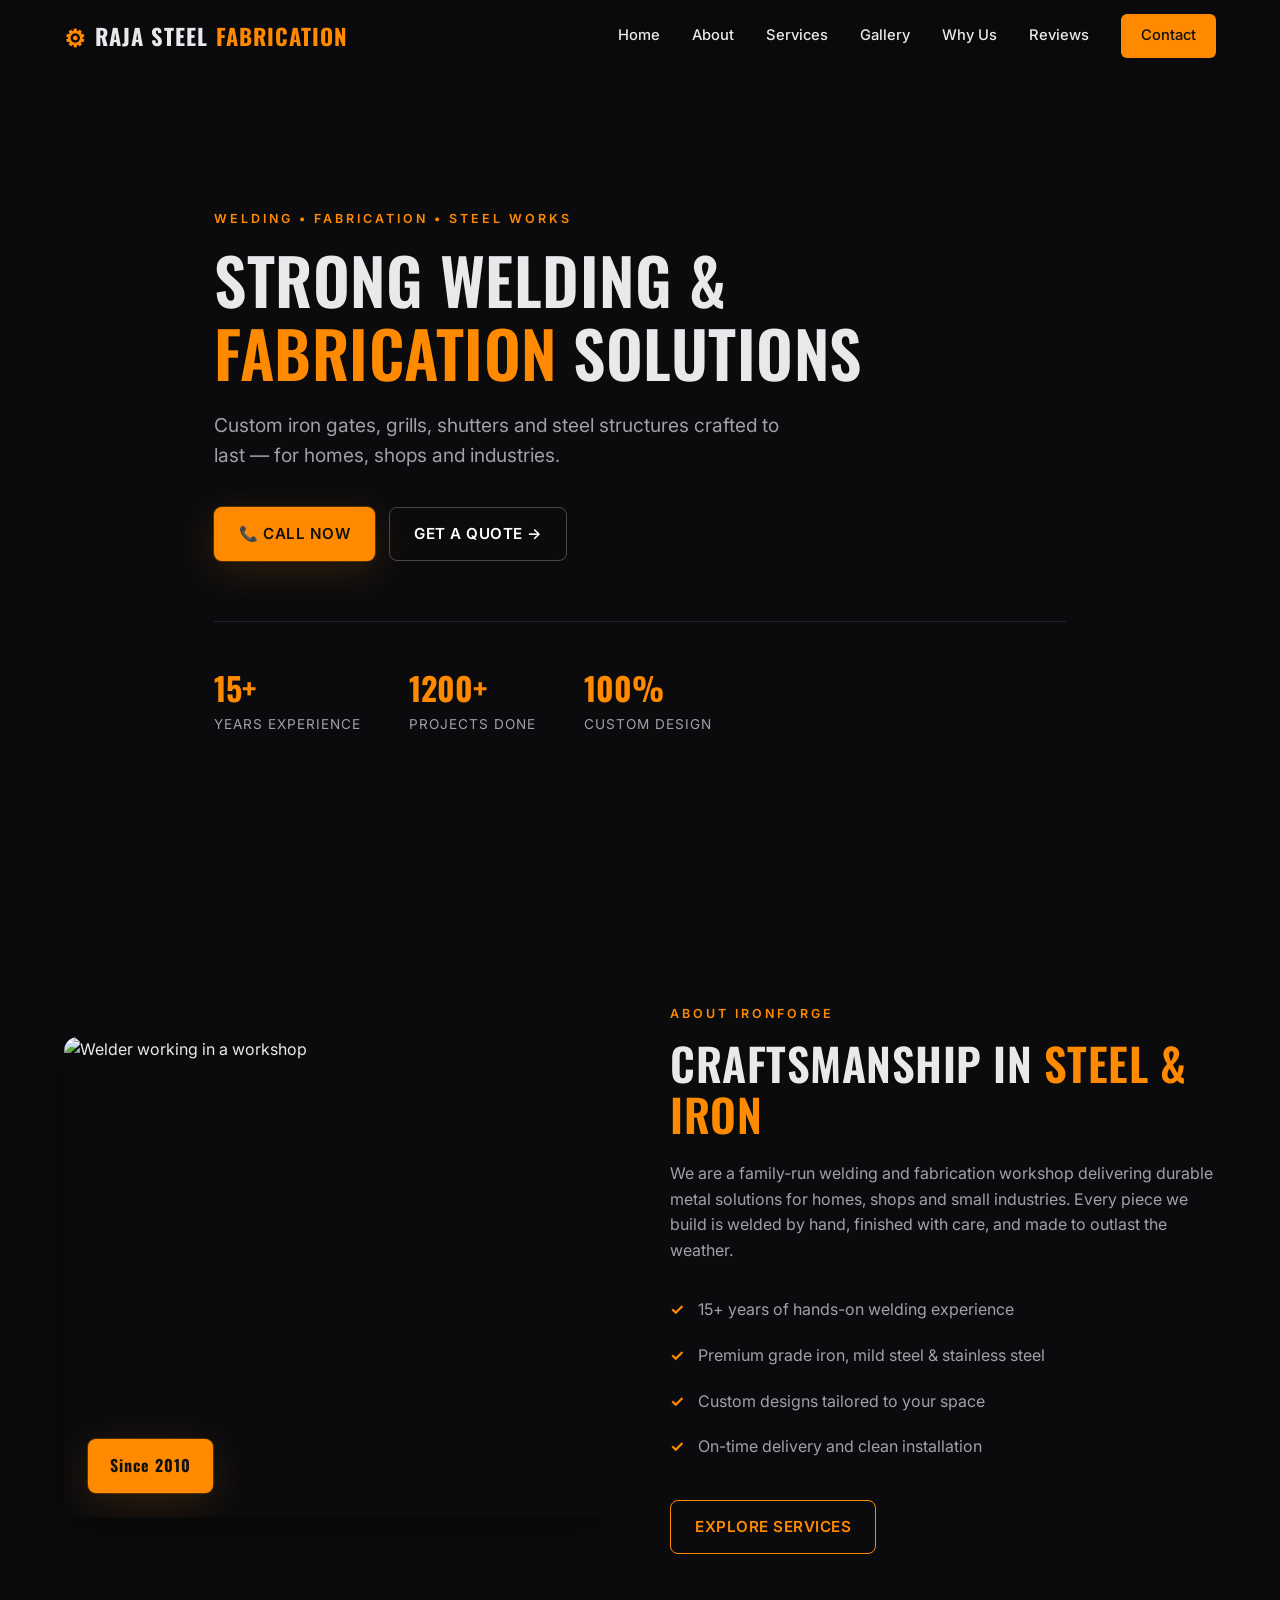
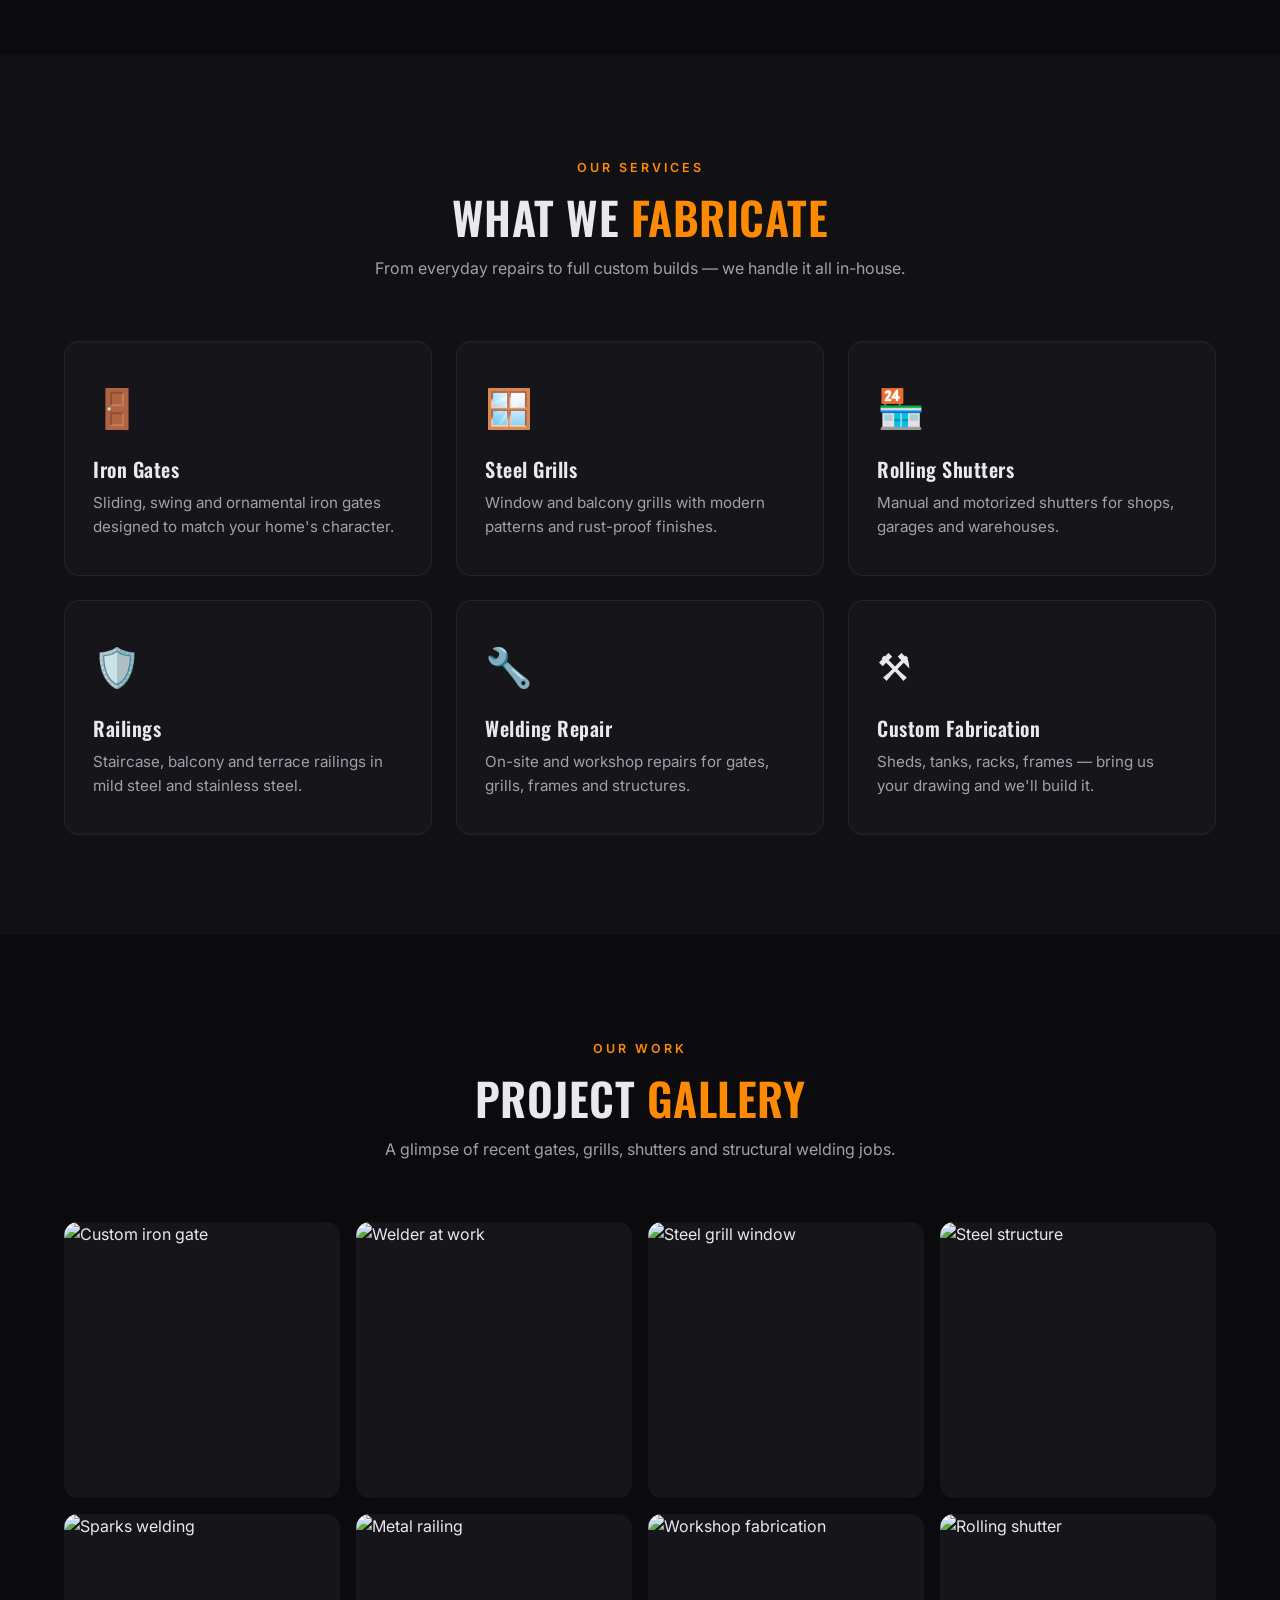
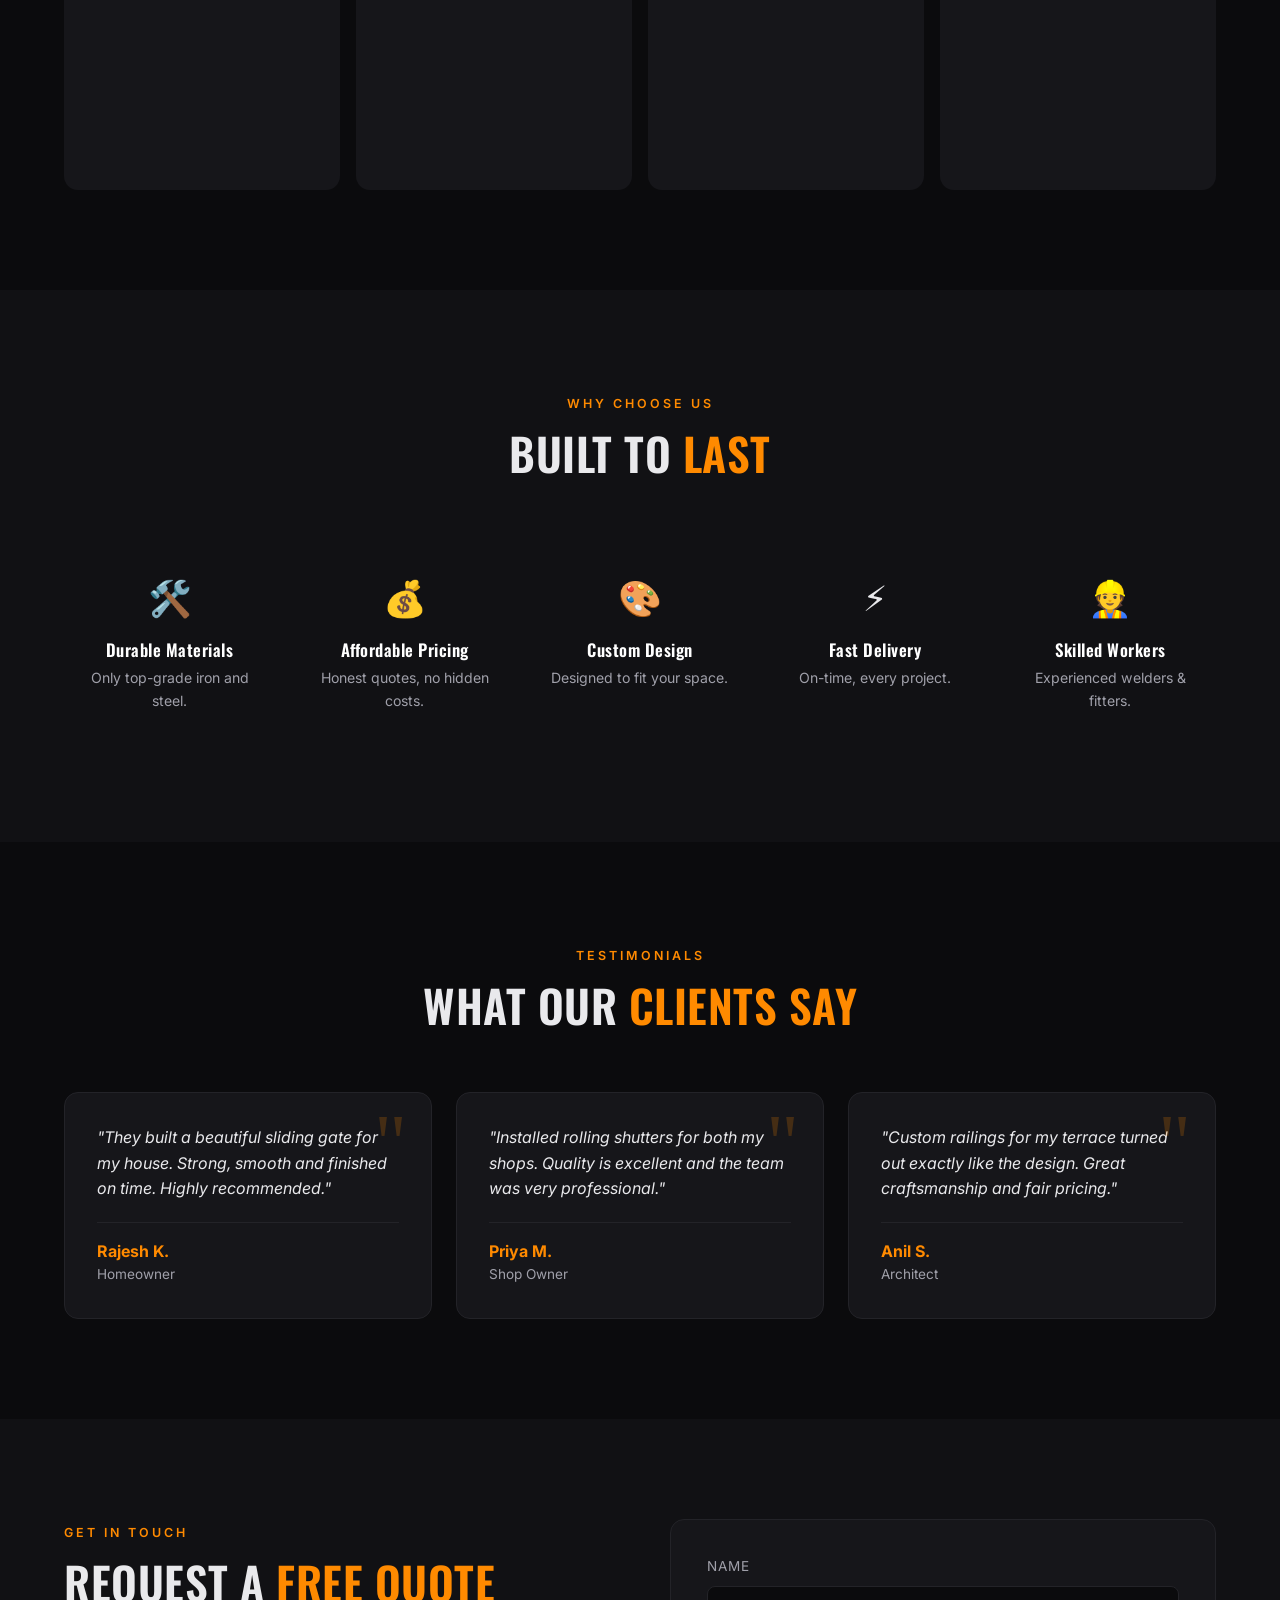
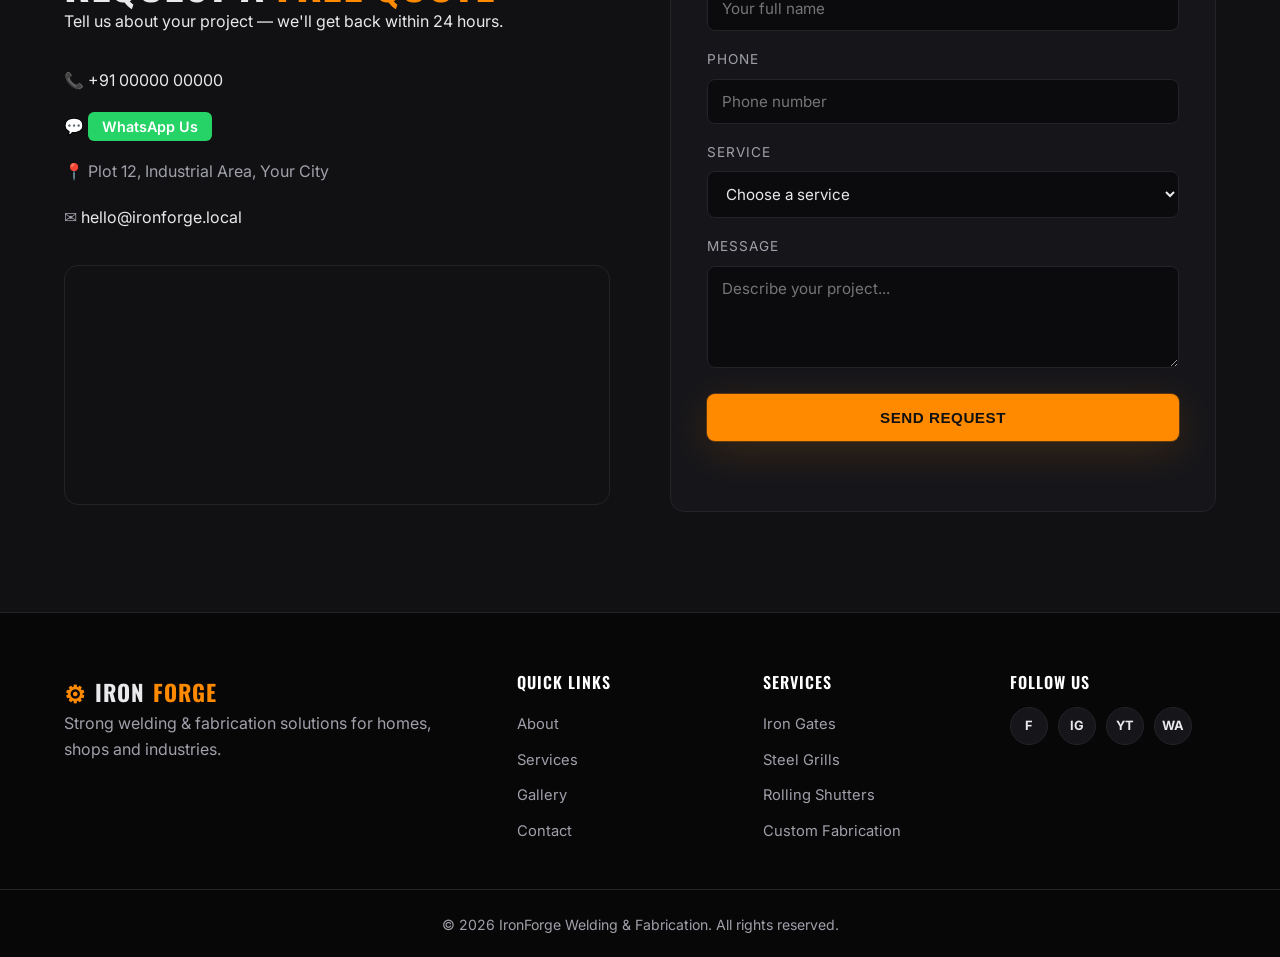
==== index.html @ b5ad76bd "Initial website commit" ====
<!DOCTYPE html>
<html lang="en">
<head>
  <meta charset="UTF-8" />
  <meta name="viewport" content="width=device-width, initial-scale=1.0" />
  <meta name="description" content="IronForge — Custom iron gates, grills, shutters, railings and welding fabrication for homes and shops. Strong, durable, affordable." />
  <title>Raja Steel Fabrication — Strong Welding & Fabrication Solutions</title>
  <link rel="preconnect" href="https://fonts.googleapis.com" />
  <link rel="preconnect" href="https://fonts.gstatic.com" crossorigin />
  <link href="https://fonts.googleapis.com/css2?family=Inter:wght@400;500;600;700&family=Oswald:wght@500;600;700&display=swap" rel="stylesheet" />
  <link rel="stylesheet" href="style.css" />
</head>
<body>
  <!-- ============ NAVBAR ============ -->
  <header class="navbar" id="navbar">
    <div class="container nav-inner">
      <a href="#home" class="logo">
        <span class="logo-mark">⚙</span>
        Raja Steel<span class="accent">Fabrication</span>
      </a>
      <nav class="nav-links" id="navLinks">
        <a href="#home">Home</a>
        <a href="#about">About</a>
        <a href="#services">Services</a>
        <a href="#gallery">Gallery</a>
        <a href="#why">Why Us</a>
        <a href="#testimonials">Reviews</a>
        <a href="#contact" class="nav-cta">Contact</a>
      </nav>
      <button class="hamburger" id="hamburger" aria-label="Open menu">
        <span></span><span></span><span></span>
      </button>
    </div>
  </header>

  <!-- ============ HERO ============ -->
  <section class="hero" id="home">
    <div class="hero-bg"></div>
    <div class="hero-overlay"></div>
    <div class="container hero-content reveal">
      <span class="eyebrow">Welding • Fabrication • Steel Works</span>
      <h1>Strong Welding & <span class="accent">Fabrication</span> Solutions</h1>
      <p class="lead">Custom iron gates, grills, shutters and steel structures crafted to last — for homes, shops and industries.</p>
      <div class="hero-cta">
        <a href="tel:+910000000000" class="btn btn-primary">📞 Call Now</a>
        <a href="#contact" class="btn btn-ghost">Get a Quote →</a>
      </div>
      <div class="hero-stats">
        <div><strong>15+</strong><span>Years Experience</span></div>
        <div><strong>1200+</strong><span>Projects Done</span></div>
        <div><strong>100%</strong><span>Custom Design</span></div>
      </div>
    </div>
  </section>

  <!-- ============ ABOUT ============ -->
  <section class="section" id="about">
    <div class="container about-grid">
      <div class="about-img reveal">
        <img src="https://images.unsplash.com/photo-1565963309-30c0fc3b7c52?w=900&q=80" alt="Welder working in a workshop" loading="lazy" />
        <div class="badge-float">Since 2010</div>
      </div>
      <div class="about-text reveal">
        <span class="eyebrow">About IronForge</span>
        <h2>Craftsmanship in <span class="accent">Steel & Iron</span></h2>
        <p>We are a family-run welding and fabrication workshop delivering durable metal solutions for homes, shops and small industries. Every piece we build is welded by hand, finished with care, and made to outlast the weather.</p>
        <ul class="check-list">
          <li>15+ years of hands-on welding experience</li>
          <li>Premium grade iron, mild steel & stainless steel</li>
          <li>Custom designs tailored to your space</li>
          <li>On-time delivery and clean installation</li>
        </ul>
        <a href="#services" class="btn btn-outline">Explore Services</a>
      </div>
    </div>
  </section>

  <!-- ============ SERVICES ============ -->
  <section class="section section-dark" id="services">
    <div class="container">
      <div class="section-head reveal">
        <span class="eyebrow">Our Services</span>
        <h2>What We <span class="accent">Fabricate</span></h2>
        <p>From everyday repairs to full custom builds — we handle it all in-house.</p>
      </div>
      <div class="grid grid-3">
        <article class="card reveal">
          <div class="card-icon">🚪</div>
          <h3>Iron Gates</h3>
          <p>Sliding, swing and ornamental iron gates designed to match your home's character.</p>
        </article>
        <article class="card reveal">
          <div class="card-icon">🪟</div>
          <h3>Steel Grills</h3>
          <p>Window and balcony grills with modern patterns and rust-proof finishes.</p>
        </article>
        <article class="card reveal">
          <div class="card-icon">🏪</div>
          <h3>Rolling Shutters</h3>
          <p>Manual and motorized shutters for shops, garages and warehouses.</p>
        </article>
        <article class="card reveal">
          <div class="card-icon">🛡️</div>
          <h3>Railings</h3>
          <p>Staircase, balcony and terrace railings in mild steel and stainless steel.</p>
        </article>
        <article class="card reveal">
          <div class="card-icon">🔧</div>
          <h3>Welding Repair</h3>
          <p>On-site and workshop repairs for gates, grills, frames and structures.</p>
        </article>
        <article class="card reveal">
          <div class="card-icon">⚒️</div>
          <h3>Custom Fabrication</h3>
          <p>Sheds, tanks, racks, frames — bring us your drawing and we'll build it.</p>
        </article>
      </div>
    </div>
  </section>

  <!-- ============ GALLERY ============ -->
  <section class="section" id="gallery">
    <div class="container">
      <div class="section-head reveal">
        <span class="eyebrow">Our Work</span>
        <h2>Project <span class="accent">Gallery</span></h2>
        <p>A glimpse of recent gates, grills, shutters and structural welding jobs.</p>
      </div>
      <div class="gallery">
        <div class="gallery-item reveal"><img src="https://images.unsplash.com/photo-1504917595217-d4dc5ebe6122?w=800&q=80" alt="Custom iron gate" loading="lazy"/></div>
        <div class="gallery-item reveal"><img src="https://images.unsplash.com/photo-1605152276897-4f618f831968?w=800&q=80" alt="Welder at work" loading="lazy"/></div>
        <div class="gallery-item reveal"><img src="https://images.unsplash.com/photo-1581094794329-c8112a89af12?w=800&q=80" alt="Steel grill window" loading="lazy"/></div>
        <div class="gallery-item reveal"><img src="https://images.unsplash.com/photo-1530124566582-a618bc2615dc?w=800&q=80" alt="Steel structure" loading="lazy"/></div>
        <div class="gallery-item reveal"><img src="https://images.unsplash.com/photo-1518709268805-4e9042af2176?w=800&q=80" alt="Sparks welding" loading="lazy"/></div>
        <div class="gallery-item reveal"><img src="https://images.unsplash.com/photo-1567789884554-0b844b597180?w=800&q=80" alt="Metal railing" loading="lazy"/></div>
        <div class="gallery-item reveal"><img src="https://images.unsplash.com/photo-1530906309909-2657f31a32a0?w=800&q=80" alt="Workshop fabrication" loading="lazy"/></div>
        <div class="gallery-item reveal"><img src="https://images.unsplash.com/photo-1574170609631-1d11936d1ade?w=800&q=80" alt="Rolling shutter" loading="lazy"/></div>
      </div>
    </div>
  </section>

  <!-- ============ WHY CHOOSE US ============ -->
  <section class="section section-dark" id="why">
    <div class="container">
      <div class="section-head reveal">
        <span class="eyebrow">Why Choose Us</span>
        <h2>Built to <span class="accent">Last</span></h2>
      </div>
      <div class="grid grid-5">
        <div class="feature reveal"><div class="feature-icon">🛠️</div><h4>Durable Materials</h4><p>Only top-grade iron and steel.</p></div>
        <div class="feature reveal"><div class="feature-icon">💰</div><h4>Affordable Pricing</h4><p>Honest quotes, no hidden costs.</p></div>
        <div class="feature reveal"><div class="feature-icon">🎨</div><h4>Custom Design</h4><p>Designed to fit your space.</p></div>
        <div class="feature reveal"><div class="feature-icon">⚡</div><h4>Fast Delivery</h4><p>On-time, every project.</p></div>
        <div class="feature reveal"><div class="feature-icon">👷</div><h4>Skilled Workers</h4><p>Experienced welders & fitters.</p></div>
      </div>
    </div>
  </section>

  <!-- ============ TESTIMONIALS ============ -->
  <section class="section" id="testimonials">
    <div class="container">
      <div class="section-head reveal">
        <span class="eyebrow">Testimonials</span>
        <h2>What Our <span class="accent">Clients Say</span></h2>
      </div>
      <div class="grid grid-3">
        <div class="testimonial reveal">
          <p>"They built a beautiful sliding gate for my house. Strong, smooth and finished on time. Highly recommended."</p>
          <div class="t-meta"><strong>Rajesh K.</strong><span>Homeowner</span></div>
        </div>
        <div class="testimonial reveal">
          <p>"Installed rolling shutters for both my shops. Quality is excellent and the team was very professional."</p>
          <div class="t-meta"><strong>Priya M.</strong><span>Shop Owner</span></div>
        </div>
        <div class="testimonial reveal">
          <p>"Custom railings for my terrace turned out exactly like the design. Great craftsmanship and fair pricing."</p>
          <div class="t-meta"><strong>Anil S.</strong><span>Architect</span></div>
        </div>
      </div>
    </div>
  </section>

  <!-- ============ CONTACT ============ -->
  <section class="section section-dark" id="contact">
    <div class="container contact-grid">
      <div class="reveal">
        <span class="eyebrow">Get In Touch</span>
        <h2>Request a <span class="accent">Free Quote</span></h2>
        <p>Tell us about your project — we'll get back within 24 hours.</p>
        <ul class="contact-info">
          <li>📞 <a href="tel:+910000000000">+91 00000 00000</a></li>
          <li>💬 <a href="https://wa.me/910000000000" target="_blank" rel="noopener" class="wa-btn">WhatsApp Us</a></li>
          <li>📍 Plot 12, Industrial Area, Your City</li>
          <li>✉️ <a href="mailto:hello@ironforge.local">hello@ironforge.local</a></li>
        </ul>
        <div class="map">
          <iframe title="Map" src="https://www.google.com/maps?q=industrial+area&output=embed" loading="lazy" referrerpolicy="no-referrer-when-downgrade"></iframe>
        </div>
      </div>
      <form class="contact-form reveal" id="contactForm" novalidate>
        <div class="field"><label>Name</label><input type="text" name="name" required placeholder="Your full name" /></div>
        <div class="field"><label>Phone</label><input type="tel" name="phone" required placeholder="Phone number" /></div>
        <div class="field"><label>Service</label>
          <select name="service" required>
            <option value="">Choose a service</option>
            <option>Iron Gates</option><option>Steel Grills</option><option>Rolling Shutters</option>
            <option>Railings</option><option>Welding Repair</option><option>Custom Fabrication</option>
          </select>
        </div>
        <div class="field"><label>Message</label><textarea name="message" rows="4" placeholder="Describe your project..."></textarea></div>
        <button type="submit" class="btn btn-primary btn-block">Send Request</button>
        <p class="form-note" id="formNote"></p>
      </form>
    </div>
  </section>

  <!-- ============ FOOTER ============ -->
  <footer class="footer">
    <div class="container footer-grid">
      <div>
        <a href="#home" class="logo"><span class="logo-mark">⚙</span> Iron<span class="accent">Forge</span></a>
        <p class="muted">Strong welding & fabrication solutions for homes, shops and industries.</p>
      </div>
      <div>
        <h5>Quick Links</h5>
        <ul class="foot-links">
          <li><a href="#about">About</a></li>
          <li><a href="#services">Services</a></li>
          <li><a href="#gallery">Gallery</a></li>
          <li><a href="#contact">Contact</a></li>
        </ul>
      </div>
      <div>
        <h5>Services</h5>
        <ul class="foot-links">
          <li>Iron Gates</li><li>Steel Grills</li><li>Rolling Shutters</li><li>Custom Fabrication</li>
        </ul>
      </div>
      <div>
        <h5>Follow Us</h5>
        <div class="socials">
          <a href="#" aria-label="Facebook">f</a>
          <a href="#" aria-label="Instagram">ig</a>
          <a href="#" aria-label="YouTube">yt</a>
          <a href="#" aria-label="WhatsApp">wa</a>
        </div>
      </div>
    </div>
    <div class="copyright">© <span id="year"></span> IronForge Welding & Fabrication. All rights reserved.</div>
  </footer>

  <!-- Back to top -->
  <button id="toTop" class="to-top" aria-label="Back to top">↑</button>

  <!-- Lightbox -->
  <div class="lightbox" id="lightbox" aria-hidden="true">
    <button class="lb-close" id="lbClose" aria-label="Close">×</button>
    <button class="lb-nav lb-prev" id="lbPrev" aria-label="Previous">‹</button>
    <img id="lbImg" alt="" />
    <button class="lb-nav lb-next" id="lbNext" aria-label="Next">›</button>
  </div>

  <script src="script.js"></script>
</body>
</html>
---- style.css ----
/* ============ RESET & TOKENS ============ */
*,*::before,*::after{box-sizing:border-box;margin:0;padding:0}
:root{
  --bg:#0b0b0d;
  --bg-2:#111114;
  --surface:#16161a;
  --line:#232328;
  --text:#e9e9ec;
  --muted:#a0a0aa;
  --white:#ffffff;
  --accent:#ff8a00;
  --accent-2:#ffc107;
  --shadow:0 10px 30px rgba(0,0,0,.35);
  --glow:0 0 0 1px rgba(255,138,0,.25), 0 10px 40px rgba(255,138,0,.15);
  --radius:14px;
  --container:1200px;
  --ease:cubic-bezier(.22,.61,.36,1);
}
html{scroll-behavior:smooth}
body{
  font-family:'Inter',system-ui,sans-serif;
  background:var(--bg);
  color:var(--text);
  line-height:1.6;
  -webkit-font-smoothing:antialiased;
  overflow-x:hidden;
}
img{max-width:100%;display:block}
a{color:inherit;text-decoration:none;transition:color .2s var(--ease)}
ul{list-style:none}
.container{max-width:var(--container);margin:0 auto;padding:0 24px}
.accent{color:var(--accent)}
.muted{color:var(--muted)}

h1,h2,h3,h4,h5{font-family:'Oswald',sans-serif;font-weight:600;line-height:1.15;letter-spacing:.5px}
h1{font-size:clamp(2.2rem,5vw,4rem);text-transform:uppercase}
h2{font-size:clamp(1.8rem,3.5vw,2.8rem);text-transform:uppercase}
h3{font-size:1.25rem}
h4{font-size:1.05rem}
.eyebrow{display:inline-block;font-size:.78rem;letter-spacing:3px;text-transform:uppercase;color:var(--accent);margin-bottom:14px;font-weight:600}

/* ============ BUTTONS ============ */
.btn{
  display:inline-flex;align-items:center;justify-content:center;gap:8px;
  padding:14px 24px;border-radius:8px;font-weight:600;font-size:.95rem;
  cursor:pointer;border:1px solid transparent;transition:all .25s var(--ease);
  text-transform:uppercase;letter-spacing:.5px;
}
.btn-primary{background:var(--accent);color:#111;box-shadow:var(--glow)}
.btn-primary:hover{background:var(--accent-2);transform:translateY(-2px)}
.btn-ghost{background:transparent;color:var(--white);border-color:rgba(255,255,255,.25)}
.btn-ghost:hover{border-color:var(--accent);color:var(--accent)}
.btn-outline{background:transparent;color:var(--accent);border-color:var(--accent)}
.btn-outline:hover{background:var(--accent);color:#111}
.btn-block{width:100%}

/* ============ NAVBAR ============ */
.navbar{
  position:fixed;top:0;left:0;right:0;z-index:50;
  background:rgba(11,11,13,.75);backdrop-filter:blur(12px);
  border-bottom:1px solid transparent;transition:all .3s var(--ease);
}
.navbar.scrolled{background:rgba(11,11,13,.95);border-bottom-color:var(--line);box-shadow:0 4px 20px rgba(0,0,0,.3)}
.nav-inner{display:flex;align-items:center;justify-content:space-between;height:72px}
.logo{font-family:'Oswald',sans-serif;font-size:1.4rem;font-weight:700;text-transform:uppercase;letter-spacing:1px;display:flex;align-items:center;gap:8px}
.logo-mark{color:var(--accent);font-size:1.5rem;animation:spin 10s linear infinite}
@keyframes spin{to{transform:rotate(360deg)}}
.nav-links{display:flex;align-items:center;gap:32px}
.nav-links a{font-size:.92rem;font-weight:500;color:var(--text);position:relative}
.nav-links a:not(.nav-cta):hover{color:var(--accent)}
.nav-links a:not(.nav-cta)::after{content:'';position:absolute;left:0;bottom:-6px;width:0;height:2px;background:var(--accent);transition:width .25s var(--ease)}
.nav-links a:not(.nav-cta):hover::after{width:100%}
.nav-cta{background:var(--accent);color:#111 !important;padding:10px 20px;border-radius:6px}
.nav-cta:hover{background:var(--accent-2)}
.hamburger{display:none;background:none;border:none;cursor:pointer;flex-direction:column;gap:5px;padding:8px}
.hamburger span{width:26px;height:2px;background:var(--white);transition:.25s var(--ease)}
.hamburger.active span:nth-child(1){transform:translateY(7px) rotate(45deg)}
.hamburger.active span:nth-child(2){opacity:0}
.hamburger.active span:nth-child(3){transform:translateY(-7px) rotate(-45deg)}

/* ============ HERO ============ */
.hero{position:relative;min-height:100vh;display:flex;align-items:center;overflow:hidden}
.hero-bg{
  position:absolute;inset:0;
  background:url('https://images.unsplash.com/photo-1581092921461-eab62e97a780?w=1920&q=80') center/cover no-repeat;
  transform:scale(1.05);animation:zoom 20s ease-in-out infinite alternate;
}
@keyframes zoom{to{transform:scale(1.15)}}
.hero-overlay{position:absolute;inset:0;background:linear-gradient(135deg,rgba(11,11,13,.92) 0%,rgba(11,11,13,.7) 50%,rgba(11,11,13,.85) 100%)}
.hero-content{position:relative;z-index:2;padding:120px 24px 80px;max-width:900px}
.hero h1{margin-bottom:20px}
.lead{font-size:clamp(1rem,1.5vw,1.2rem);color:var(--muted);max-width:600px;margin-bottom:36px}
.hero-cta{display:flex;gap:14px;flex-wrap:wrap;margin-bottom:60px}
.hero-stats{display:flex;gap:48px;flex-wrap:wrap;padding-top:40px;border-top:1px solid var(--line)}
.hero-stats div{display:flex;flex-direction:column}
.hero-stats strong{font-family:'Oswald',sans-serif;font-size:2rem;color:var(--accent)}
.hero-stats span{font-size:.85rem;color:var(--muted);text-transform:uppercase;letter-spacing:1px}

/* ============ SECTION ============ */
.section{padding:100px 0}
.section-dark{background:var(--bg-2)}
.section-head{text-align:center;max-width:680px;margin:0 auto 60px}
.section-head p{color:var(--muted);margin-top:12px}

/* ============ ABOUT ============ */
.about-grid{display:grid;grid-template-columns:1fr 1fr;gap:60px;align-items:center}
.about-img{position:relative;border-radius:var(--radius);overflow:hidden;box-shadow:var(--shadow)}
.about-img img{width:100%;height:480px;object-fit:cover;transition:transform .6s var(--ease)}
.about-img:hover img{transform:scale(1.05)}
.badge-float{position:absolute;bottom:24px;left:24px;background:var(--accent);color:#111;padding:14px 22px;border-radius:8px;font-weight:700;font-family:'Oswald',sans-serif;letter-spacing:1px;box-shadow:var(--glow)}
.about-text p{color:var(--muted);margin:20px 0 24px}
.check-list{margin-bottom:30px}
.check-list li{padding:10px 0 10px 28px;position:relative;color:var(--muted)}
.check-list li::before{content:'✓';position:absolute;left:0;color:var(--accent);font-weight:700}

/* ============ GRIDS ============ */
.grid{display:grid;gap:24px}
.grid-3{grid-template-columns:repeat(3,1fr)}
.grid-5{grid-template-columns:repeat(5,1fr)}

/* ============ CARDS ============ */
.card{
  background:var(--surface);padding:36px 28px;border-radius:var(--radius);
  border:1px solid var(--line);transition:all .35s var(--ease);position:relative;overflow:hidden;
}
.card::before{
  content:'';position:absolute;top:0;left:0;width:100%;height:3px;
  background:var(--accent);transform:scaleX(0);transform-origin:left;transition:transform .35s var(--ease);
}
.card:hover{transform:translateY(-8px);border-color:rgba(255,138,0,.4);box-shadow:var(--glow)}
.card:hover::before{transform:scaleX(1)}
.card-icon{font-size:2.4rem;margin-bottom:18px;display:inline-block;transition:transform .3s var(--ease)}
.card:hover .card-icon{transform:scale(1.15) rotate(-5deg)}
.card h3{margin-bottom:10px}
.card p{color:var(--muted);font-size:.95rem}

/* ============ FEATURES ============ */
.feature{text-align:center;padding:30px 16px;border-radius:var(--radius);transition:all .3s var(--ease)}
.feature:hover{background:var(--surface);transform:translateY(-5px)}
.feature-icon{font-size:2.2rem;margin-bottom:14px}
.feature h4{margin-bottom:8px;color:var(--white)}
.feature p{color:var(--muted);font-size:.88rem}

/* ============ GALLERY ============ */
.gallery{display:grid;grid-template-columns:repeat(4,1fr);gap:16px}
.gallery-item{position:relative;overflow:hidden;border-radius:var(--radius);cursor:pointer;aspect-ratio:1/1;background:var(--surface)}
.gallery-item img{width:100%;height:100%;object-fit:cover;transition:transform .5s var(--ease)}
.gallery-item::after{
  content:'🔍';position:absolute;inset:0;display:flex;align-items:center;justify-content:center;
  background:rgba(255,138,0,.85);color:#111;font-size:1.8rem;opacity:0;transition:opacity .3s var(--ease);
}
.gallery-item:hover img{transform:scale(1.1)}
.gallery-item:hover::after{opacity:1}

/* ============ TESTIMONIALS ============ */
.testimonial{background:var(--surface);padding:32px;border-radius:var(--radius);border:1px solid var(--line);position:relative;transition:all .3s var(--ease)}
.testimonial::before{content:'"';position:absolute;top:10px;right:24px;font-size:5rem;color:var(--accent);opacity:.2;font-family:Georgia,serif;line-height:1}
.testimonial:hover{transform:translateY(-5px);border-color:rgba(255,138,0,.3)}
.testimonial p{color:var(--text);margin-bottom:20px;font-style:italic}
.t-meta{display:flex;flex-direction:column;border-top:1px solid var(--line);padding-top:16px}
.t-meta strong{color:var(--accent)}
.t-meta span{font-size:.85rem;color:var(--muted)}

/* ============ CONTACT ============ */
.contact-grid{display:grid;grid-template-columns:1fr 1fr;gap:60px}
.contact-info{margin:24px 0}
.contact-info li{padding:10px 0;color:var(--muted)}
.contact-info a{color:var(--text)}
.contact-info a:hover{color:var(--accent)}
.wa-btn{background:#25d366;color:#fff !important;padding:6px 14px;border-radius:6px;font-weight:600;font-size:.9rem}
.wa-btn:hover{background:#1ebe57}
.map{border-radius:var(--radius);overflow:hidden;border:1px solid var(--line);height:240px;margin-top:24px}
.map iframe{width:100%;height:100%;border:0;filter:grayscale(.4) invert(.9)}

.contact-form{background:var(--surface);padding:36px;border-radius:var(--radius);border:1px solid var(--line)}
.field{margin-bottom:18px}
.field label{display:block;font-size:.85rem;color:var(--muted);margin-bottom:8px;text-transform:uppercase;letter-spacing:1px}
.field input,.field select,.field textarea{
  width:100%;padding:12px 14px;background:var(--bg);border:1px solid var(--line);
  border-radius:8px;color:var(--text);font-family:inherit;font-size:.95rem;transition:border-color .2s;
}
.field input:focus,.field select:focus,.field textarea:focus{outline:none;border-color:var(--accent)}
.form-note{margin-top:14px;font-size:.88rem;color:var(--accent);text-align:center;min-height:20px}

/* ============ FOOTER ============ */
.footer{background:#070708;padding:60px 0 20px;border-top:1px solid var(--line)}
.footer-grid{display:grid;grid-template-columns:2fr 1fr 1fr 1fr;gap:40px;margin-bottom:40px}
.footer h5{font-family:'Oswald',sans-serif;margin-bottom:16px;color:var(--white);letter-spacing:1px;text-transform:uppercase;font-size:1rem}
.foot-links li{padding:6px 0;color:var(--muted);font-size:.92rem}
.foot-links a:hover{color:var(--accent)}
.socials{display:flex;gap:10px}
.socials a{
  width:38px;height:38px;display:grid;place-items:center;border-radius:50%;
  background:var(--surface);border:1px solid var(--line);font-size:.8rem;font-weight:700;text-transform:uppercase;transition:all .2s;
}
.socials a:hover{background:var(--accent);color:#111;transform:translateY(-3px);border-color:var(--accent)}
.copyright{text-align:center;padding-top:24px;border-top:1px solid var(--line);color:var(--muted);font-size:.88rem}

/* ============ BACK TO TOP ============ */
.to-top{
  position:fixed;bottom:24px;right:24px;width:48px;height:48px;border-radius:50%;
  background:var(--accent);color:#111;border:none;font-size:1.4rem;font-weight:700;cursor:pointer;
  opacity:0;pointer-events:none;transition:all .3s var(--ease);z-index:40;box-shadow:var(--glow);
}
.to-top.show{opacity:1;pointer-events:auto}
.to-top:hover{transform:translateY(-4px);background:var(--accent-2)}

/* ============ LIGHTBOX ============ */
.lightbox{
  position:fixed;inset:0;background:rgba(0,0,0,.95);z-index:100;
  display:none;align-items:center;justify-content:center;padding:40px;
}
.lightbox.open{display:flex;animation:fadeIn .25s ease}
@keyframes fadeIn{from{opacity:0}to{opacity:1}}
.lightbox img{max-width:90vw;max-height:85vh;border-radius:8px;box-shadow:var(--shadow)}
.lb-close,.lb-nav{
  position:absolute;background:rgba(255,255,255,.1);border:1px solid rgba(255,255,255,.2);
  color:#fff;width:48px;height:48px;border-radius:50%;cursor:pointer;font-size:1.6rem;
  display:grid;place-items:center;transition:all .2s;
}
.lb-close:hover,.lb-nav:hover{background:var(--accent);border-color:var(--accent);color:#111}
.lb-close{top:24px;right:24px}
.lb-prev{left:24px;top:50%;transform:translateY(-50%)}
.lb-next{right:24px;top:50%;transform:translateY(-50%)}

/* ============ SCROLL REVEAL ============ */
.reveal{opacity:0;transform:translateY(30px);transition:opacity .8s var(--ease),transform .8s var(--ease)}
.reveal.visible{opacity:1;transform:translateY(0)}

/* ============ RESPONSIVE ============ */
@media (max-width: 980px){
  .nav-links{
    position:fixed;top:72px;left:0;right:0;background:var(--bg-2);
    flex-direction:column;align-items:flex-start;gap:0;padding:20px 24px;
    border-bottom:1px solid var(--line);transform:translateY(-120%);transition:transform .3s var(--ease);
  }
  .nav-links.open{transform:translateY(0)}
  .nav-links a{padding:14px 0;width:100%;border-bottom:1px solid var(--line)}
  .nav-links a:last-child{border-bottom:none}
  .nav-cta{margin-top:10px;text-align:center}
  .hamburger{display:flex}
  .about-grid,.contact-grid{grid-template-columns:1fr;gap:40px}
  .about-img img{height:360px}
  .grid-3{grid-template-columns:repeat(2,1fr)}
  .grid-5{grid-template-columns:repeat(3,1fr)}
  .gallery{grid-template-columns:repeat(3,1fr)}
  .footer-grid{grid-template-columns:1fr 1fr;gap:30px}
  .hero-stats{gap:30px}
}
@media (max-width: 600px){
  .section{padding:70px 0}
  .grid-3,.grid-5{grid-template-columns:1fr}
  .gallery{grid-template-columns:repeat(2,1fr)}
  .footer-grid{grid-template-columns:1fr}
  .hero-cta{flex-direction:column;align-items:stretch}
  .btn{width:100%}
  .hero-stats{gap:24px}
  .hero-stats strong{font-size:1.5rem}
  .contact-form{padding:24px}
}
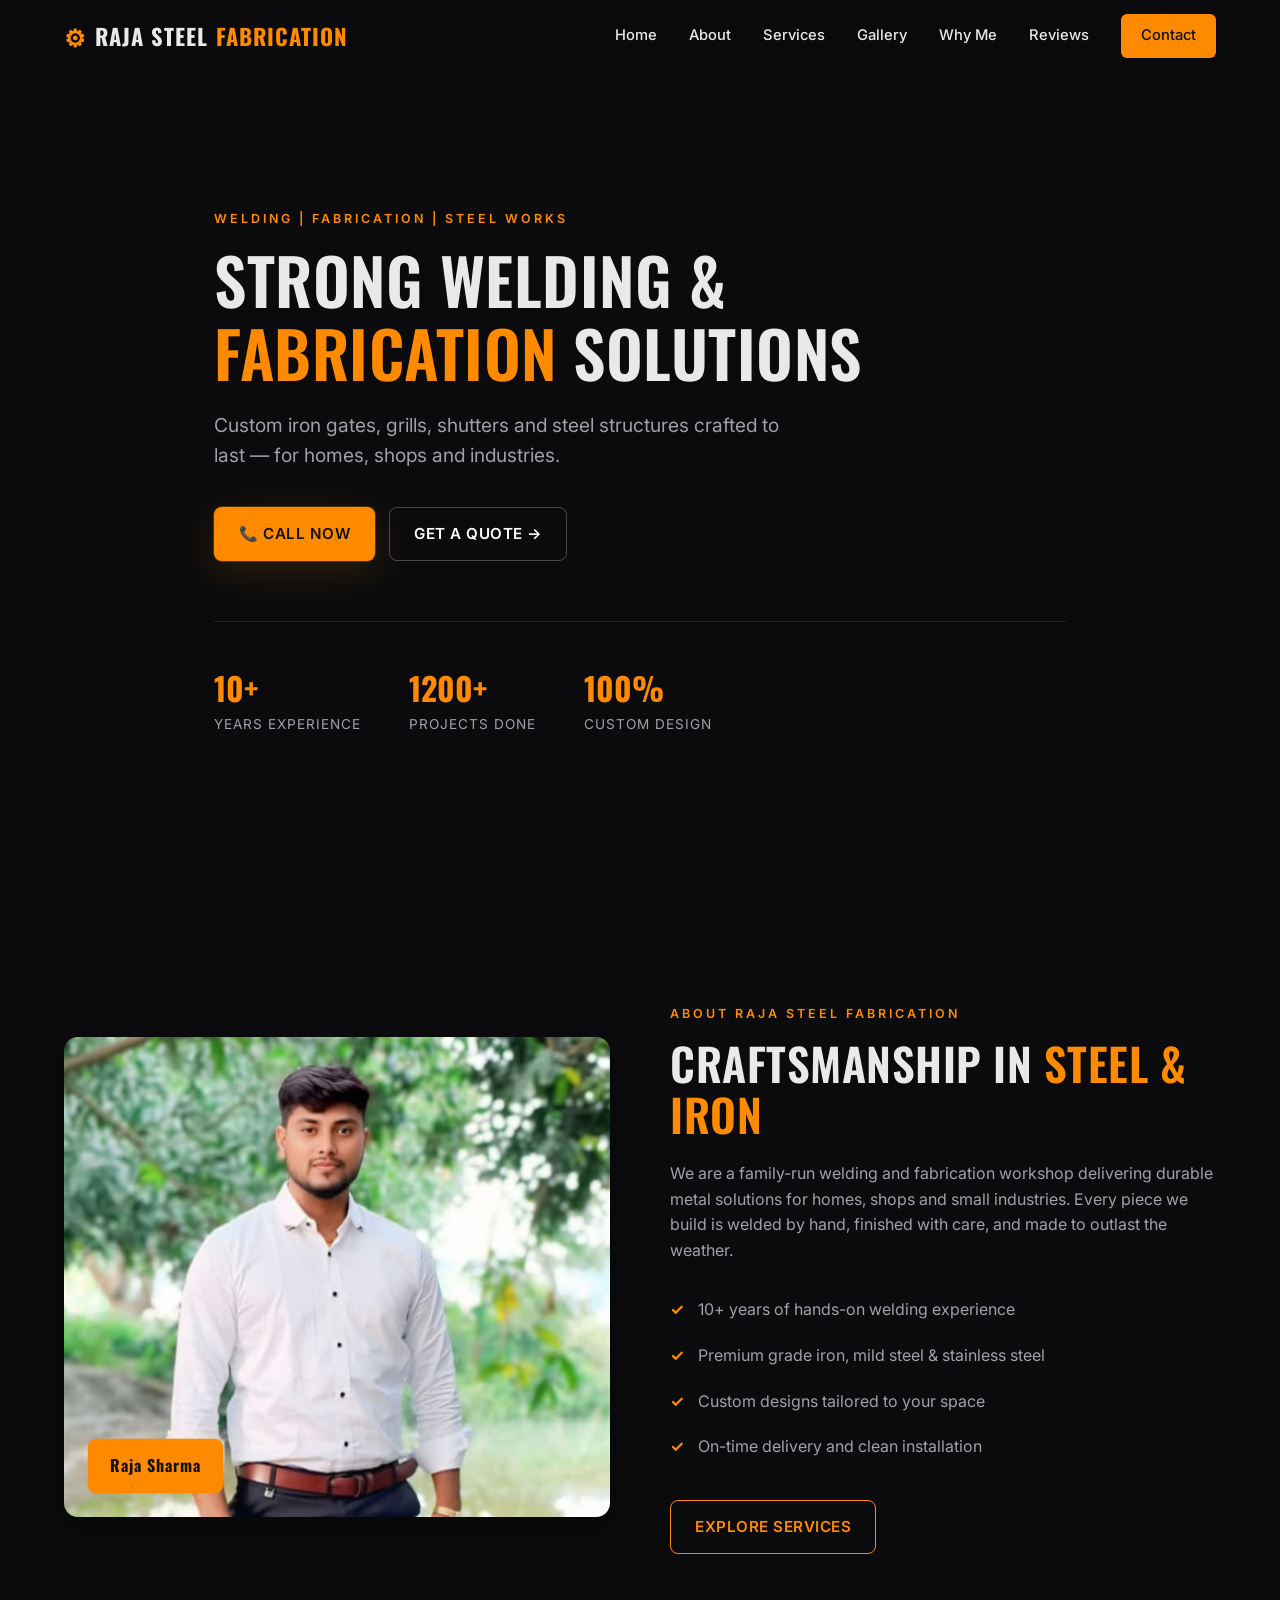
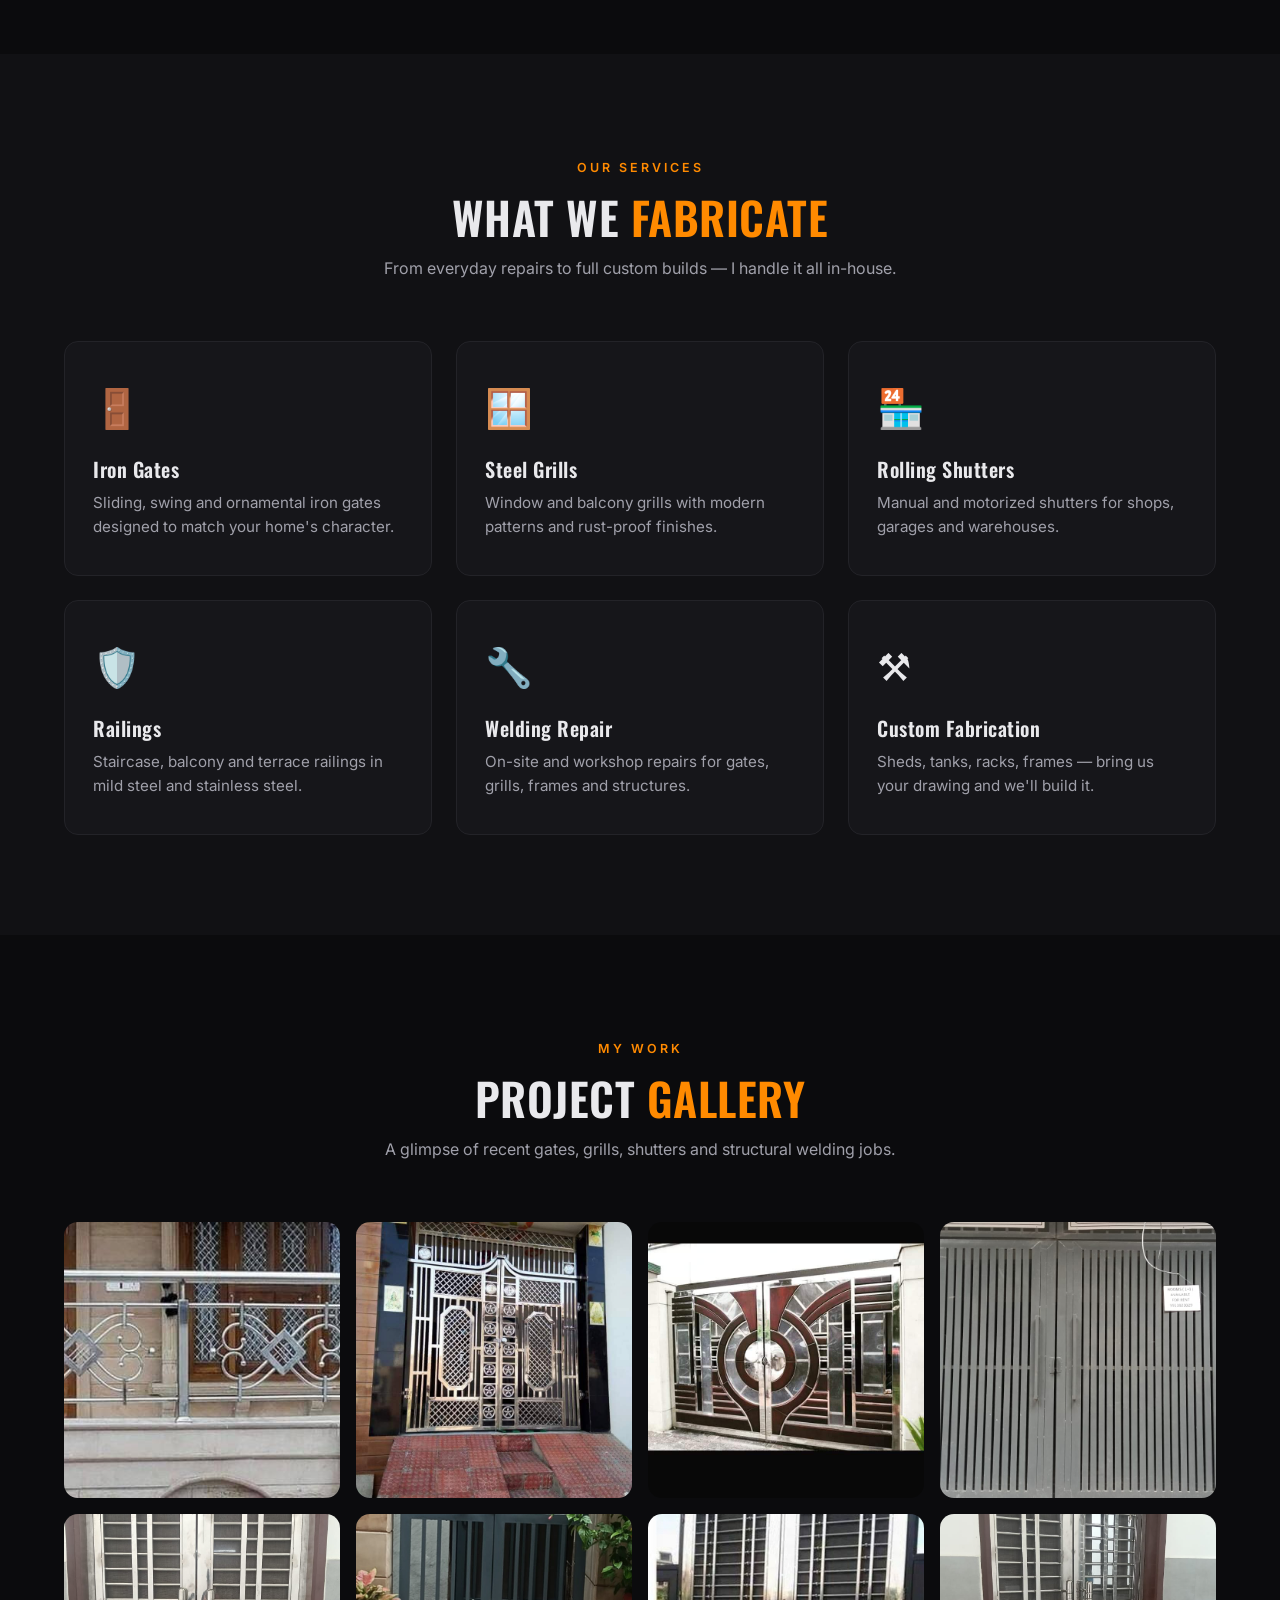
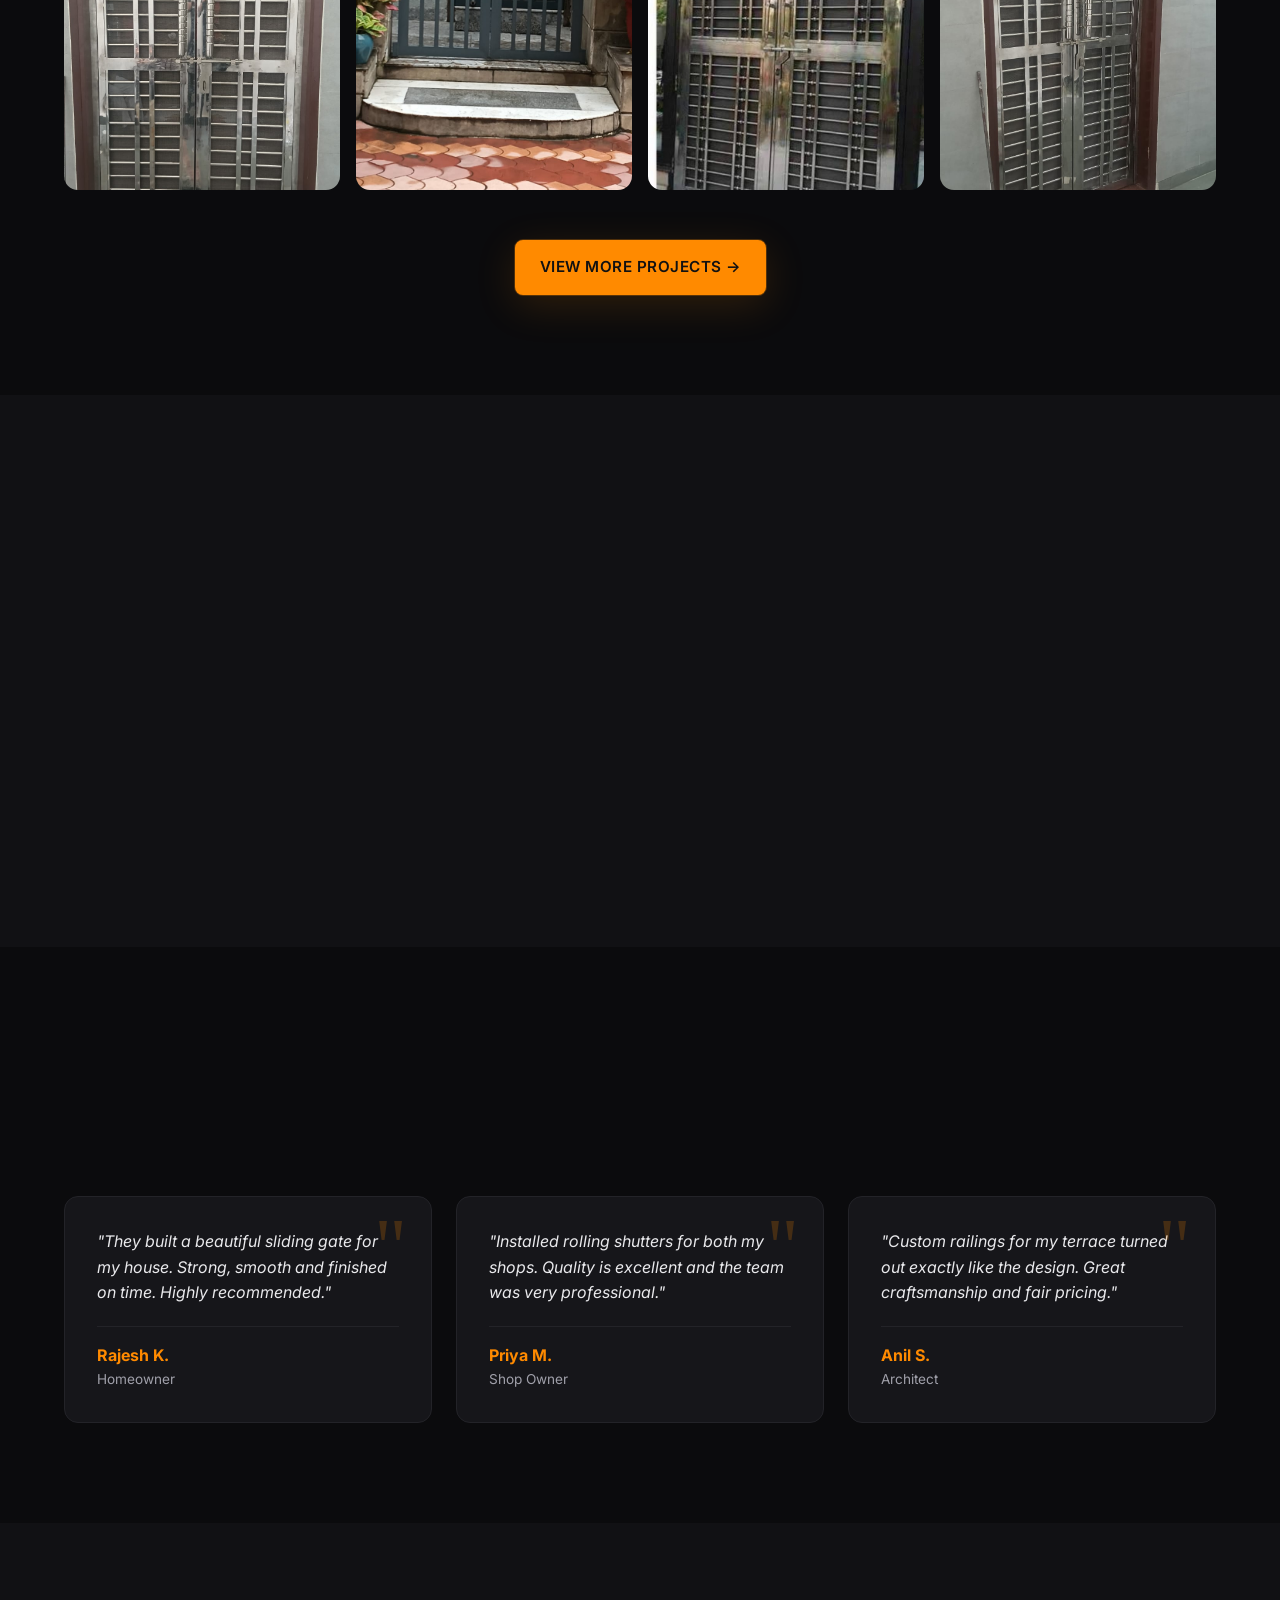
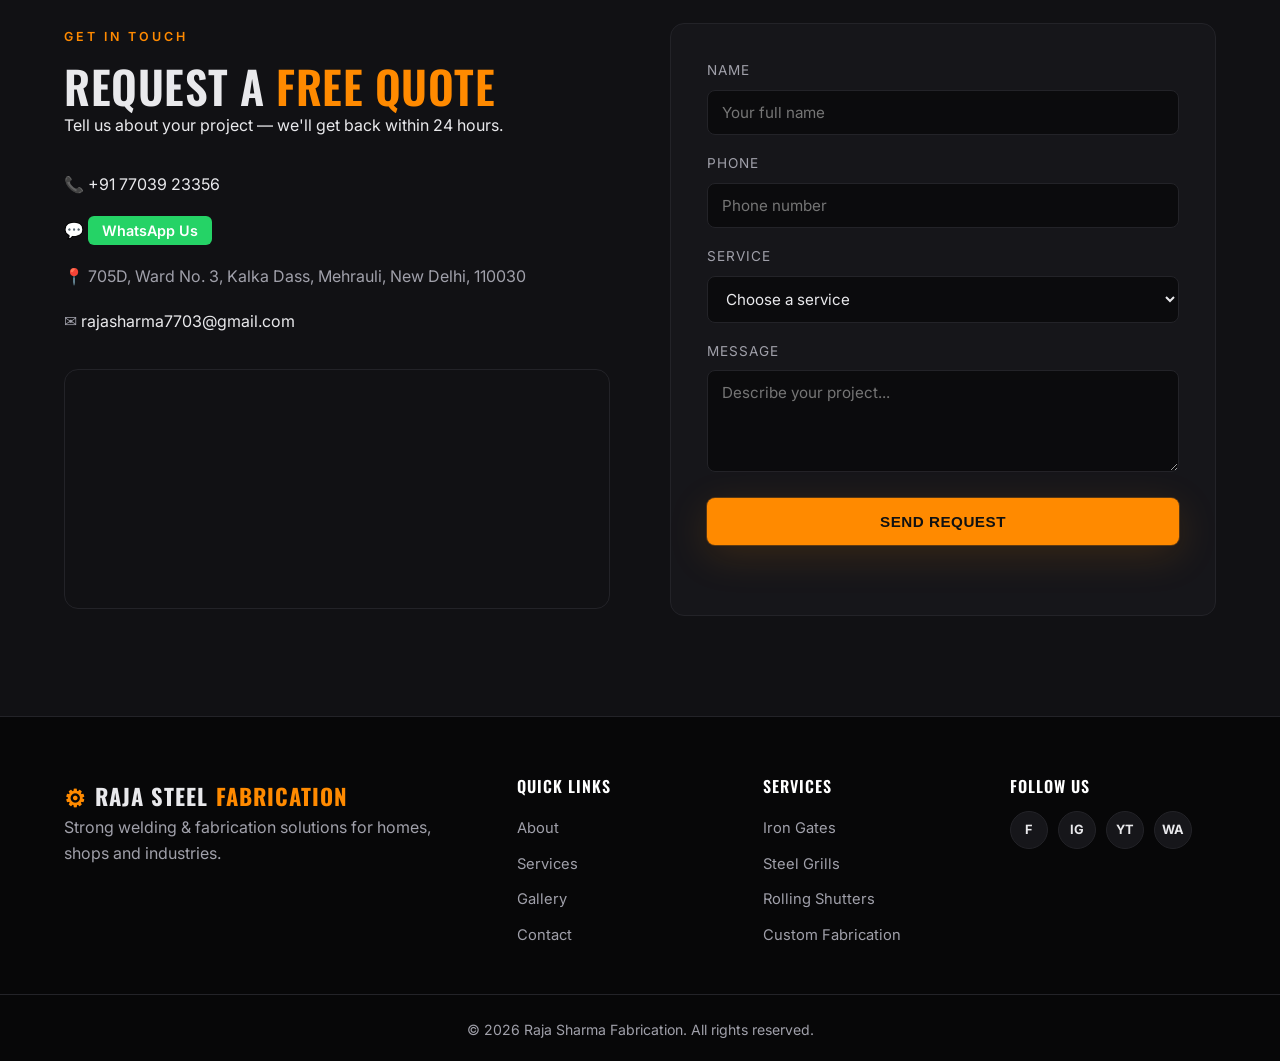
==== commit b4031fab: "All changes done" ====
--- a/index.html
+++ b/index.html
@@ -23,7 +23,7 @@
         <a href="#about">About</a>
         <a href="#services">Services</a>
         <a href="#gallery">Gallery</a>
-        <a href="#why">Why Us</a>
+        <a href="#why">Why Me</a>
         <a href="#testimonials">Reviews</a>
         <a href="#contact" class="nav-cta">Contact</a>
       </nav>
@@ -38,15 +38,15 @@
     <div class="hero-bg"></div>
     <div class="hero-overlay"></div>
     <div class="container hero-content reveal">
-      <span class="eyebrow">Welding • Fabrication • Steel Works</span>
+      <span class="eyebrow">Welding | Fabrication | Steel Works</span>
       <h1>Strong Welding & <span class="accent">Fabrication</span> Solutions</h1>
       <p class="lead">Custom iron gates, grills, shutters and steel structures crafted to last — for homes, shops and industries.</p>
       <div class="hero-cta">
-        <a href="tel:+910000000000" class="btn btn-primary">📞 Call Now</a>
+        <a href="tel:+7703923356" class="btn btn-primary">📞 Call Now</a>
         <a href="#contact" class="btn btn-ghost">Get a Quote →</a>
       </div>
       <div class="hero-stats">
-        <div><strong>15+</strong><span>Years Experience</span></div>
+        <div><strong>10+</strong><span>Years Experience</span></div>
         <div><strong>1200+</strong><span>Projects Done</span></div>
         <div><strong>100%</strong><span>Custom Design</span></div>
       </div>
@@ -57,15 +57,15 @@
   <section class="section" id="about">
     <div class="container about-grid">
       <div class="about-img reveal">
-        <img src="https://images.unsplash.com/photo-1565963309-30c0fc3b7c52?w=900&q=80" alt="Welder working in a workshop" loading="lazy" />
-        <div class="badge-float">Since 2010</div>
+        <img src="assets/about/about.png" alt="Welder working in a workshop" loading="lazy" />
+        <div class="badge-float">Raja Sharma</div>
       </div>
       <div class="about-text reveal">
-        <span class="eyebrow">About IronForge</span>
+        <span class="eyebrow">About Raja Steel Fabrication</span>
         <h2>Craftsmanship in <span class="accent">Steel & Iron</span></h2>
         <p>We are a family-run welding and fabrication workshop delivering durable metal solutions for homes, shops and small industries. Every piece we build is welded by hand, finished with care, and made to outlast the weather.</p>
         <ul class="check-list">
-          <li>15+ years of hands-on welding experience</li>
+          <li>10+ years of hands-on welding experience</li>
           <li>Premium grade iron, mild steel & stainless steel</li>
           <li>Custom designs tailored to your space</li>
           <li>On-time delivery and clean installation</li>
@@ -81,7 +81,7 @@
       <div class="section-head reveal">
         <span class="eyebrow">Our Services</span>
         <h2>What We <span class="accent">Fabricate</span></h2>
-        <p>From everyday repairs to full custom builds — we handle it all in-house.</p>
+        <p>From everyday repairs to full custom builds — I handle it all in-house.</p>
       </div>
       <div class="grid grid-3">
         <article class="card reveal">
@@ -122,20 +122,26 @@
   <section class="section" id="gallery">
     <div class="container">
       <div class="section-head reveal">
-        <span class="eyebrow">Our Work</span>
+        <span class="eyebrow">My Work</span>
         <h2>Project <span class="accent">Gallery</span></h2>
         <p>A glimpse of recent gates, grills, shutters and structural welding jobs.</p>
       </div>
       <div class="gallery">
-        <div class="gallery-item reveal"><img src="https://images.unsplash.com/photo-1504917595217-d4dc5ebe6122?w=800&q=80" alt="Custom iron gate" loading="lazy"/></div>
-        <div class="gallery-item reveal"><img src="https://images.unsplash.com/photo-1605152276897-4f618f831968?w=800&q=80" alt="Welder at work" loading="lazy"/></div>
-        <div class="gallery-item reveal"><img src="https://images.unsplash.com/photo-1581094794329-c8112a89af12?w=800&q=80" alt="Steel grill window" loading="lazy"/></div>
-        <div class="gallery-item reveal"><img src="https://images.unsplash.com/photo-1530124566582-a618bc2615dc?w=800&q=80" alt="Steel structure" loading="lazy"/></div>
-        <div class="gallery-item reveal"><img src="https://images.unsplash.com/photo-1518709268805-4e9042af2176?w=800&q=80" alt="Sparks welding" loading="lazy"/></div>
-        <div class="gallery-item reveal"><img src="https://images.unsplash.com/photo-1567789884554-0b844b597180?w=800&q=80" alt="Metal railing" loading="lazy"/></div>
-        <div class="gallery-item reveal"><img src="https://images.unsplash.com/photo-1530906309909-2657f31a32a0?w=800&q=80" alt="Workshop fabrication" loading="lazy"/></div>
-        <div class="gallery-item reveal"><img src="https://images.unsplash.com/photo-1574170609631-1d11936d1ade?w=800&q=80" alt="Rolling shutter" loading="lazy"/></div>
-      </div>
+        <div class="gallery-item reveal"><img src="assets/gall/1 (1).jpeg" alt="Custom iron gate" loading="lazy"/></div>
+        <div class="gallery-item reveal"><img src="assets/gall/1 (2).jpeg" alt="Welder at work" loading="lazy"/></div>
+        <div class="gallery-item reveal"><img src="assets/gall/1 (3).jpeg" alt="Steel grill window" loading="lazy"/></div>
+        <div class="gallery-item reveal"><img src="assets/gall/1 (4).jpeg" alt="Steel structure" loading="lazy"/></div>
+        <div class="gallery-item reveal"><img src="assets/gall/1 (5).jpeg" alt="Sparks welding" loading="lazy"/></div>
+        <div class="gallery-item reveal"><img src="assets/gall/1 (6).jpeg" alt="Metal railing" loading="lazy"/></div>
+        <div class="gallery-item reveal"><img src="assets/gall/1 (7).jpeg" alt="Workshop fabrication" loading="lazy"/></div>
+        <div class="gallery-item reveal"><img src="assets/gall/1 (8).jpeg" alt="Rolling shutter" loading="lazy"/></div>
+      </div>
+
+      <div class="gallery-more reveal">
+  <a href="full-gallery.html" class="btn btn-primary">
+    View More Projects →
+  </a>
+</div>
     </div>
   </section>
 
@@ -188,13 +194,13 @@
         <h2>Request a <span class="accent">Free Quote</span></h2>
         <p>Tell us about your project — we'll get back within 24 hours.</p>
         <ul class="contact-info">
-          <li>📞 <a href="tel:+910000000000">+91 00000 00000</a></li>
-          <li>💬 <a href="https://wa.me/910000000000" target="_blank" rel="noopener" class="wa-btn">WhatsApp Us</a></li>
-          <li>📍 Plot 12, Industrial Area, Your City</li>
-          <li>✉️ <a href="mailto:hello@ironforge.local">hello@ironforge.local</a></li>
+          <li>📞 <a href="tel:+7703923356">+91 77039 23356</a></li>
+          <li>💬 <a href="https://wa.me/7703923356" target="_blank" rel="noopener" class="wa-btn">WhatsApp Us</a></li>
+          <li>📍 705D, Ward No. 3, Kalka Dass, Mehrauli, New Delhi, 110030</li>
+          <li>✉️ <a href="mailto:rajasharma7703@gmail.com">rajasharma7703@gmail.com</a></li>
         </ul>
         <div class="map">
-          <iframe title="Map" src="https://www.google.com/maps?q=industrial+area&output=embed" loading="lazy" referrerpolicy="no-referrer-when-downgrade"></iframe>
+          <iframe src="https://www.google.com/maps/embed?pb=!1m18!1m12!1m3!1d3505.7075262011144!2d77.1761827!3d28.518445999999997!2m3!1f0!2f0!3f0!3m2!1i1024!2i768!4f13.1!3m3!1m2!1s0x390d1f8d8ce60f71%3A0x273da59095c64c4f!2sRaja%20Steel%20Fabrication!5e0!3m2!1sen!2sin!4v1779890893693!5m2!1sen!2sin" width="600" height="450" style="border:0;" allowfullscreen="" loading="lazy" referrerpolicy="no-referrer-when-downgrade"></iframe>
         </div>
       </div>
       <form class="contact-form reveal" id="contactForm" novalidate>
@@ -218,7 +224,7 @@
   <footer class="footer">
     <div class="container footer-grid">
       <div>
-        <a href="#home" class="logo"><span class="logo-mark">⚙</span> Iron<span class="accent">Forge</span></a>
+        <a href="#home" class="logo"><span class="logo-mark">⚙</span> Raja Steel<span class="accent">Fabrication</span></a>
         <p class="muted">Strong welding & fabrication solutions for homes, shops and industries.</p>
       </div>
       <div>
@@ -239,14 +245,16 @@
       <div>
         <h5>Follow Us</h5>
         <div class="socials">
-          <a href="#" aria-label="Facebook">f</a>
-          <a href="#" aria-label="Instagram">ig</a>
-          <a href="#" aria-label="YouTube">yt</a>
-          <a href="#" aria-label="WhatsApp">wa</a>
-        </div>
-      </div>
-    </div>
-    <div class="copyright">© <span id="year"></span> IronForge Welding & Fabrication. All rights reserved.</div>
+          <a href="https://www.facebook.com/share/18q6a2Y8Yh/" aria-label="Facebook">f</a>
+          <a href="https://www.instagram.com/rajasharma2548?igsh=b2Ntd3Jibmthbjhr" aria-label="Instagram">ig</a>
+          <a href="https://youtube.com/@rajasharmavlogs7944?si=FyfyLWMQ43Occsvv" aria-label="YouTube">yt</a>
+          <a href="https://wa.me/917703923356" target="_blank" aria-label="WhatsApp">
+  wa
+</a>
+        </div>
+      </div>
+    </div>
+    <div class="copyright">© <span id="year"></span> Raja Sharma Fabrication. All rights reserved.</div>
   </footer>
 
   <!-- Back to top -->
--- a/style.css
+++ b/style.css
@@ -1,260 +1,1075 @@
 /* ============ RESET & TOKENS ============ */
-*,*::before,*::after{box-sizing:border-box;margin:0;padding:0}
-:root{
-  --bg:#0b0b0d;
-  --bg-2:#111114;
-  --surface:#16161a;
-  --line:#232328;
-  --text:#e9e9ec;
-  --muted:#a0a0aa;
-  --white:#ffffff;
-  --accent:#ff8a00;
-  --accent-2:#ffc107;
-  --shadow:0 10px 30px rgba(0,0,0,.35);
-  --glow:0 0 0 1px rgba(255,138,0,.25), 0 10px 40px rgba(255,138,0,.15);
-  --radius:14px;
-  --container:1200px;
-  --ease:cubic-bezier(.22,.61,.36,1);
-}
-html{scroll-behavior:smooth}
-body{
-  font-family:'Inter',system-ui,sans-serif;
-  background:var(--bg);
-  color:var(--text);
-  line-height:1.6;
-  -webkit-font-smoothing:antialiased;
-  overflow-x:hidden;
-}
-img{max-width:100%;display:block}
-a{color:inherit;text-decoration:none;transition:color .2s var(--ease)}
-ul{list-style:none}
-.container{max-width:var(--container);margin:0 auto;padding:0 24px}
-.accent{color:var(--accent)}
-.muted{color:var(--muted)}
-
-h1,h2,h3,h4,h5{font-family:'Oswald',sans-serif;font-weight:600;line-height:1.15;letter-spacing:.5px}
-h1{font-size:clamp(2.2rem,5vw,4rem);text-transform:uppercase}
-h2{font-size:clamp(1.8rem,3.5vw,2.8rem);text-transform:uppercase}
-h3{font-size:1.25rem}
-h4{font-size:1.05rem}
-.eyebrow{display:inline-block;font-size:.78rem;letter-spacing:3px;text-transform:uppercase;color:var(--accent);margin-bottom:14px;font-weight:600}
+*,
+*::before,
+*::after {
+  box-sizing: border-box;
+  margin: 0;
+  padding: 0
+}
+
+:root {
+  --bg: #0b0b0d;
+  --bg-2: #111114;
+  --surface: #16161a;
+  --line: #232328;
+  --text: #e9e9ec;
+  --muted: #a0a0aa;
+  --white: #ffffff;
+  --accent: #ff8a00;
+  --accent-2: #ffc107;
+  --shadow: 0 10px 30px rgba(0, 0, 0, .35);
+  --glow: 0 0 0 1px rgba(255, 138, 0, .25), 0 10px 40px rgba(255, 138, 0, .15);
+  --radius: 14px;
+  --container: 1200px;
+  --ease: cubic-bezier(.22, .61, .36, 1);
+}
+
+html {
+  scroll-behavior: smooth
+}
+
+body {
+  font-family: 'Inter', system-ui, sans-serif;
+  background: var(--bg);
+  color: var(--text);
+  line-height: 1.6;
+  -webkit-font-smoothing: antialiased;
+  overflow-x: hidden;
+}
+
+img {
+  max-width: 100%;
+  display: block
+}
+
+a {
+  color: inherit;
+  text-decoration: none;
+  transition: color .2s var(--ease)
+}
+
+ul {
+  list-style: none
+}
+
+.container {
+  max-width: var(--container);
+  margin: 0 auto;
+  padding: 0 24px
+}
+
+.accent {
+  color: var(--accent)
+}
+
+.muted {
+  color: var(--muted)
+}
+
+h1,
+h2,
+h3,
+h4,
+h5 {
+  font-family: 'Oswald', sans-serif;
+  font-weight: 600;
+  line-height: 1.15;
+  letter-spacing: .5px
+}
+
+h1 {
+  font-size: clamp(2.2rem, 5vw, 4rem);
+  text-transform: uppercase
+}
+
+h2 {
+  font-size: clamp(1.8rem, 3.5vw, 2.8rem);
+  text-transform: uppercase
+}
+
+h3 {
+  font-size: 1.25rem
+}
+
+h4 {
+  font-size: 1.05rem
+}
+
+.eyebrow {
+  display: inline-block;
+  font-size: .78rem;
+  letter-spacing: 3px;
+  text-transform: uppercase;
+  color: var(--accent);
+  margin-bottom: 14px;
+  font-weight: 600
+}
 
 /* ============ BUTTONS ============ */
-.btn{
-  display:inline-flex;align-items:center;justify-content:center;gap:8px;
-  padding:14px 24px;border-radius:8px;font-weight:600;font-size:.95rem;
-  cursor:pointer;border:1px solid transparent;transition:all .25s var(--ease);
-  text-transform:uppercase;letter-spacing:.5px;
-}
-.btn-primary{background:var(--accent);color:#111;box-shadow:var(--glow)}
-.btn-primary:hover{background:var(--accent-2);transform:translateY(-2px)}
-.btn-ghost{background:transparent;color:var(--white);border-color:rgba(255,255,255,.25)}
-.btn-ghost:hover{border-color:var(--accent);color:var(--accent)}
-.btn-outline{background:transparent;color:var(--accent);border-color:var(--accent)}
-.btn-outline:hover{background:var(--accent);color:#111}
-.btn-block{width:100%}
+.btn {
+  display: inline-flex;
+  align-items: center;
+  justify-content: center;
+  gap: 8px;
+  padding: 14px 24px;
+  border-radius: 8px;
+  font-weight: 600;
+  font-size: .95rem;
+  cursor: pointer;
+  border: 1px solid transparent;
+  transition: all .25s var(--ease);
+  text-transform: uppercase;
+  letter-spacing: .5px;
+}
+
+.btn-primary {
+  background: var(--accent);
+  color: #111;
+  box-shadow: var(--glow)
+}
+
+.btn-primary:hover {
+  background: var(--accent-2);
+  transform: translateY(-2px)
+}
+
+.btn-ghost {
+  background: transparent;
+  color: var(--white);
+  border-color: rgba(255, 255, 255, .25)
+}
+
+.btn-ghost:hover {
+  border-color: var(--accent);
+  color: var(--accent)
+}
+
+.btn-outline {
+  background: transparent;
+  color: var(--accent);
+  border-color: var(--accent)
+}
+
+.btn-outline:hover {
+  background: var(--accent);
+  color: #111
+}
+
+.btn-block {
+  width: 100%
+}
 
 /* ============ NAVBAR ============ */
-.navbar{
-  position:fixed;top:0;left:0;right:0;z-index:50;
-  background:rgba(11,11,13,.75);backdrop-filter:blur(12px);
-  border-bottom:1px solid transparent;transition:all .3s var(--ease);
-}
-.navbar.scrolled{background:rgba(11,11,13,.95);border-bottom-color:var(--line);box-shadow:0 4px 20px rgba(0,0,0,.3)}
-.nav-inner{display:flex;align-items:center;justify-content:space-between;height:72px}
-.logo{font-family:'Oswald',sans-serif;font-size:1.4rem;font-weight:700;text-transform:uppercase;letter-spacing:1px;display:flex;align-items:center;gap:8px}
-.logo-mark{color:var(--accent);font-size:1.5rem;animation:spin 10s linear infinite}
-@keyframes spin{to{transform:rotate(360deg)}}
-.nav-links{display:flex;align-items:center;gap:32px}
-.nav-links a{font-size:.92rem;font-weight:500;color:var(--text);position:relative}
-.nav-links a:not(.nav-cta):hover{color:var(--accent)}
-.nav-links a:not(.nav-cta)::after{content:'';position:absolute;left:0;bottom:-6px;width:0;height:2px;background:var(--accent);transition:width .25s var(--ease)}
-.nav-links a:not(.nav-cta):hover::after{width:100%}
-.nav-cta{background:var(--accent);color:#111 !important;padding:10px 20px;border-radius:6px}
-.nav-cta:hover{background:var(--accent-2)}
-.hamburger{display:none;background:none;border:none;cursor:pointer;flex-direction:column;gap:5px;padding:8px}
-.hamburger span{width:26px;height:2px;background:var(--white);transition:.25s var(--ease)}
-.hamburger.active span:nth-child(1){transform:translateY(7px) rotate(45deg)}
-.hamburger.active span:nth-child(2){opacity:0}
-.hamburger.active span:nth-child(3){transform:translateY(-7px) rotate(-45deg)}
+.navbar {
+  position: fixed;
+  top: 0;
+  left: 0;
+  right: 0;
+  z-index: 50;
+  background: rgba(11, 11, 13, .75);
+  backdrop-filter: blur(12px);
+  border-bottom: 1px solid transparent;
+  transition: all .3s var(--ease);
+}
+
+.navbar.scrolled {
+  background: rgba(11, 11, 13, .95);
+  border-bottom-color: var(--line);
+  box-shadow: 0 4px 20px rgba(0, 0, 0, .3)
+}
+
+.nav-inner {
+  display: flex;
+  align-items: center;
+  justify-content: space-between;
+  height: 72px
+}
+
+.logo {
+  font-family: 'Oswald', sans-serif;
+  font-size: 1.4rem;
+  font-weight: 700;
+  text-transform: uppercase;
+  letter-spacing: 1px;
+  display: flex;
+  align-items: center;
+  gap: 8px
+}
+
+.logo-mark {
+  color: var(--accent);
+  font-size: 1.5rem;
+  animation: spin 10s linear infinite
+}
+
+@keyframes spin {
+  to {
+    transform: rotate(360deg)
+  }
+}
+
+.nav-links {
+  display: flex;
+  align-items: center;
+  gap: 32px
+}
+
+.nav-links a {
+  font-size: .92rem;
+  font-weight: 500;
+  color: var(--text);
+  position: relative
+}
+
+.nav-links a:not(.nav-cta):hover {
+  color: var(--accent)
+}
+
+.nav-links a:not(.nav-cta)::after {
+  content: '';
+  position: absolute;
+  left: 0;
+  bottom: -6px;
+  width: 0;
+  height: 2px;
+  background: var(--accent);
+  transition: width .25s var(--ease)
+}
+
+.nav-links a:not(.nav-cta):hover::after {
+  width: 100%
+}
+
+.nav-cta {
+  background: var(--accent);
+  color: #111 !important;
+  padding: 10px 20px;
+  border-radius: 6px
+}
+
+.nav-cta:hover {
+  background: var(--accent-2)
+}
+
+.hamburger {
+  display: none;
+  background: none;
+  border: none;
+  cursor: pointer;
+  flex-direction: column;
+  gap: 5px;
+  padding: 8px
+}
+
+.hamburger span {
+  width: 26px;
+  height: 2px;
+  background: var(--white);
+  transition: .25s var(--ease)
+}
+
+.hamburger.active span:nth-child(1) {
+  transform: translateY(7px) rotate(45deg)
+}
+
+.hamburger.active span:nth-child(2) {
+  opacity: 0
+}
+
+.hamburger.active span:nth-child(3) {
+  transform: translateY(-7px) rotate(-45deg)
+}
 
 /* ============ HERO ============ */
-.hero{position:relative;min-height:100vh;display:flex;align-items:center;overflow:hidden}
-.hero-bg{
-  position:absolute;inset:0;
-  background:url('https://images.unsplash.com/photo-1581092921461-eab62e97a780?w=1920&q=80') center/cover no-repeat;
-  transform:scale(1.05);animation:zoom 20s ease-in-out infinite alternate;
-}
-@keyframes zoom{to{transform:scale(1.15)}}
-.hero-overlay{position:absolute;inset:0;background:linear-gradient(135deg,rgba(11,11,13,.92) 0%,rgba(11,11,13,.7) 50%,rgba(11,11,13,.85) 100%)}
-.hero-content{position:relative;z-index:2;padding:120px 24px 80px;max-width:900px}
-.hero h1{margin-bottom:20px}
-.lead{font-size:clamp(1rem,1.5vw,1.2rem);color:var(--muted);max-width:600px;margin-bottom:36px}
-.hero-cta{display:flex;gap:14px;flex-wrap:wrap;margin-bottom:60px}
-.hero-stats{display:flex;gap:48px;flex-wrap:wrap;padding-top:40px;border-top:1px solid var(--line)}
-.hero-stats div{display:flex;flex-direction:column}
-.hero-stats strong{font-family:'Oswald',sans-serif;font-size:2rem;color:var(--accent)}
-.hero-stats span{font-size:.85rem;color:var(--muted);text-transform:uppercase;letter-spacing:1px}
+.hero {
+  position: relative;
+  min-height: 100vh;
+  display: flex;
+  align-items: center;
+  overflow: hidden
+}
+
+.hero-bg {
+  position: absolute;
+  inset: 0;
+  background: url('https://images.unsplash.com/photo-1581092921461-eab62e97a780?w=1920&q=80') center/cover no-repeat;
+  transform: scale(1.05);
+  animation: zoom 20s ease-in-out infinite alternate;
+}
+
+@keyframes zoom {
+  to {
+    transform: scale(1.15)
+  }
+}
+
+.hero-overlay {
+  position: absolute;
+  inset: 0;
+  background: linear-gradient(135deg, rgba(11, 11, 13, .92) 0%, rgba(11, 11, 13, .7) 50%, rgba(11, 11, 13, .85) 100%)
+}
+
+.hero-content {
+  position: relative;
+  z-index: 2;
+  padding: 120px 24px 80px;
+  max-width: 900px
+}
+
+.hero h1 {
+  margin-bottom: 20px
+}
+
+.lead {
+  font-size: clamp(1rem, 1.5vw, 1.2rem);
+  color: var(--muted);
+  max-width: 600px;
+  margin-bottom: 36px
+}
+
+.hero-cta {
+  display: flex;
+  gap: 14px;
+  flex-wrap: wrap;
+  margin-bottom: 60px
+}
+
+.hero-stats {
+  display: flex;
+  gap: 48px;
+  flex-wrap: wrap;
+  padding-top: 40px;
+  border-top: 1px solid var(--line)
+}
+
+.hero-stats div {
+  display: flex;
+  flex-direction: column
+}
+
+.hero-stats strong {
+  font-family: 'Oswald', sans-serif;
+  font-size: 2rem;
+  color: var(--accent)
+}
+
+.hero-stats span {
+  font-size: .85rem;
+  color: var(--muted);
+  text-transform: uppercase;
+  letter-spacing: 1px
+}
 
 /* ============ SECTION ============ */
-.section{padding:100px 0}
-.section-dark{background:var(--bg-2)}
-.section-head{text-align:center;max-width:680px;margin:0 auto 60px}
-.section-head p{color:var(--muted);margin-top:12px}
+.section {
+  padding: 100px 0
+}
+
+.section-dark {
+  background: var(--bg-2)
+}
+
+.section-head {
+  text-align: center;
+  max-width: 680px;
+  margin: 0 auto 60px
+}
+
+.section-head p {
+  color: var(--muted);
+  margin-top: 12px
+}
 
 /* ============ ABOUT ============ */
-.about-grid{display:grid;grid-template-columns:1fr 1fr;gap:60px;align-items:center}
-.about-img{position:relative;border-radius:var(--radius);overflow:hidden;box-shadow:var(--shadow)}
-.about-img img{width:100%;height:480px;object-fit:cover;transition:transform .6s var(--ease)}
-.about-img:hover img{transform:scale(1.05)}
-.badge-float{position:absolute;bottom:24px;left:24px;background:var(--accent);color:#111;padding:14px 22px;border-radius:8px;font-weight:700;font-family:'Oswald',sans-serif;letter-spacing:1px;box-shadow:var(--glow)}
-.about-text p{color:var(--muted);margin:20px 0 24px}
-.check-list{margin-bottom:30px}
-.check-list li{padding:10px 0 10px 28px;position:relative;color:var(--muted)}
-.check-list li::before{content:'✓';position:absolute;left:0;color:var(--accent);font-weight:700}
+.about-grid {
+  display: grid;
+  grid-template-columns: 1fr 1fr;
+  gap: 60px;
+  align-items: center
+}
+
+.about-img {
+  position: relative;
+  border-radius: var(--radius);
+  overflow: hidden;
+  box-shadow: var(--shadow)
+}
+
+.about-img img {
+  width: 100%;
+  height: 480px;
+  object-fit: cover;
+  transition: transform .6s var(--ease)
+}
+
+.about-img:hover img {
+  transform: scale(1.05)
+}
+
+.badge-float {
+  position: absolute;
+  bottom: 24px;
+  left: 24px;
+  background: var(--accent);
+  color: #111;
+  padding: 14px 22px;
+  border-radius: 8px;
+  font-weight: 700;
+  font-family: 'Oswald', sans-serif;
+  letter-spacing: 1px;
+  box-shadow: var(--glow)
+}
+
+.about-text p {
+  color: var(--muted);
+  margin: 20px 0 24px
+}
+
+.check-list {
+  margin-bottom: 30px
+}
+
+.check-list li {
+  padding: 10px 0 10px 28px;
+  position: relative;
+  color: var(--muted)
+}
+
+.check-list li::before {
+  content: '✓';
+  position: absolute;
+  left: 0;
+  color: var(--accent);
+  font-weight: 700
+}
 
 /* ============ GRIDS ============ */
-.grid{display:grid;gap:24px}
-.grid-3{grid-template-columns:repeat(3,1fr)}
-.grid-5{grid-template-columns:repeat(5,1fr)}
+.grid {
+  display: grid;
+  gap: 24px
+}
+
+.grid-3 {
+  grid-template-columns: repeat(3, 1fr)
+}
+
+.grid-5 {
+  grid-template-columns: repeat(5, 1fr)
+}
 
 /* ============ CARDS ============ */
-.card{
-  background:var(--surface);padding:36px 28px;border-radius:var(--radius);
-  border:1px solid var(--line);transition:all .35s var(--ease);position:relative;overflow:hidden;
-}
-.card::before{
-  content:'';position:absolute;top:0;left:0;width:100%;height:3px;
-  background:var(--accent);transform:scaleX(0);transform-origin:left;transition:transform .35s var(--ease);
-}
-.card:hover{transform:translateY(-8px);border-color:rgba(255,138,0,.4);box-shadow:var(--glow)}
-.card:hover::before{transform:scaleX(1)}
-.card-icon{font-size:2.4rem;margin-bottom:18px;display:inline-block;transition:transform .3s var(--ease)}
-.card:hover .card-icon{transform:scale(1.15) rotate(-5deg)}
-.card h3{margin-bottom:10px}
-.card p{color:var(--muted);font-size:.95rem}
+.card {
+  background: var(--surface);
+  padding: 36px 28px;
+  border-radius: var(--radius);
+  border: 1px solid var(--line);
+  transition: all .35s var(--ease);
+  position: relative;
+  overflow: hidden;
+}
+
+.card::before {
+  content: '';
+  position: absolute;
+  top: 0;
+  left: 0;
+  width: 100%;
+  height: 3px;
+  background: var(--accent);
+  transform: scaleX(0);
+  transform-origin: left;
+  transition: transform .35s var(--ease);
+}
+
+.card:hover {
+  transform: translateY(-8px);
+  border-color: rgba(255, 138, 0, .4);
+  box-shadow: var(--glow)
+}
+
+.card:hover::before {
+  transform: scaleX(1)
+}
+
+.card-icon {
+  font-size: 2.4rem;
+  margin-bottom: 18px;
+  display: inline-block;
+  transition: transform .3s var(--ease)
+}
+
+.card:hover .card-icon {
+  transform: scale(1.15) rotate(-5deg)
+}
+
+.card h3 {
+  margin-bottom: 10px
+}
+
+.card p {
+  color: var(--muted);
+  font-size: .95rem
+}
 
 /* ============ FEATURES ============ */
-.feature{text-align:center;padding:30px 16px;border-radius:var(--radius);transition:all .3s var(--ease)}
-.feature:hover{background:var(--surface);transform:translateY(-5px)}
-.feature-icon{font-size:2.2rem;margin-bottom:14px}
-.feature h4{margin-bottom:8px;color:var(--white)}
-.feature p{color:var(--muted);font-size:.88rem}
+.feature {
+  text-align: center;
+  padding: 30px 16px;
+  border-radius: var(--radius);
+  transition: all .3s var(--ease)
+}
+
+.feature:hover {
+  background: var(--surface);
+  transform: translateY(-5px)
+}
+
+.feature-icon {
+  font-size: 2.2rem;
+  margin-bottom: 14px
+}
+
+.feature h4 {
+  margin-bottom: 8px;
+  color: var(--white)
+}
+
+.feature p {
+  color: var(--muted);
+  font-size: .88rem
+}
 
 /* ============ GALLERY ============ */
-.gallery{display:grid;grid-template-columns:repeat(4,1fr);gap:16px}
-.gallery-item{position:relative;overflow:hidden;border-radius:var(--radius);cursor:pointer;aspect-ratio:1/1;background:var(--surface)}
-.gallery-item img{width:100%;height:100%;object-fit:cover;transition:transform .5s var(--ease)}
-.gallery-item::after{
-  content:'🔍';position:absolute;inset:0;display:flex;align-items:center;justify-content:center;
-  background:rgba(255,138,0,.85);color:#111;font-size:1.8rem;opacity:0;transition:opacity .3s var(--ease);
-}
-.gallery-item:hover img{transform:scale(1.1)}
-.gallery-item:hover::after{opacity:1}
+.gallery {
+  display: grid;
+  grid-template-columns: repeat(4, 1fr);
+  gap: 16px
+}
+
+.gallery-item {
+  position: relative;
+  overflow: hidden;
+  border-radius: var(--radius);
+  cursor: pointer;
+  aspect-ratio: 1/1;
+  background: var(--surface)
+}
+
+.gallery-item img {
+  width: 100%;
+  height: 100%;
+  object-fit: cover;
+  transition: transform .5s var(--ease)
+}
+
+.gallery-item::after {
+  content: '🔍';
+  position: absolute;
+  inset: 0;
+  display: flex;
+  align-items: center;
+  justify-content: center;
+  background: rgba(255, 138, 0, .85);
+  color: #111;
+  font-size: 1.8rem;
+  opacity: 0;
+  transition: opacity .3s var(--ease);
+}
+
+.gallery-item:hover img {
+  transform: scale(1.1)
+}
+
+.gallery-item:hover::after {
+  opacity: 1
+}
 
 /* ============ TESTIMONIALS ============ */
-.testimonial{background:var(--surface);padding:32px;border-radius:var(--radius);border:1px solid var(--line);position:relative;transition:all .3s var(--ease)}
-.testimonial::before{content:'"';position:absolute;top:10px;right:24px;font-size:5rem;color:var(--accent);opacity:.2;font-family:Georgia,serif;line-height:1}
-.testimonial:hover{transform:translateY(-5px);border-color:rgba(255,138,0,.3)}
-.testimonial p{color:var(--text);margin-bottom:20px;font-style:italic}
-.t-meta{display:flex;flex-direction:column;border-top:1px solid var(--line);padding-top:16px}
-.t-meta strong{color:var(--accent)}
-.t-meta span{font-size:.85rem;color:var(--muted)}
+.testimonial {
+  background: var(--surface);
+  padding: 32px;
+  border-radius: var(--radius);
+  border: 1px solid var(--line);
+  position: relative;
+  transition: all .3s var(--ease)
+}
+
+.testimonial::before {
+  content: '"';
+  position: absolute;
+  top: 10px;
+  right: 24px;
+  font-size: 5rem;
+  color: var(--accent);
+  opacity: .2;
+  font-family: Georgia, serif;
+  line-height: 1
+}
+
+.testimonial:hover {
+  transform: translateY(-5px);
+  border-color: rgba(255, 138, 0, .3)
+}
+
+.testimonial p {
+  color: var(--text);
+  margin-bottom: 20px;
+  font-style: italic
+}
+
+.t-meta {
+  display: flex;
+  flex-direction: column;
+  border-top: 1px solid var(--line);
+  padding-top: 16px
+}
+
+.t-meta strong {
+  color: var(--accent)
+}
+
+.t-meta span {
+  font-size: .85rem;
+  color: var(--muted)
+}
 
 /* ============ CONTACT ============ */
-.contact-grid{display:grid;grid-template-columns:1fr 1fr;gap:60px}
-.contact-info{margin:24px 0}
-.contact-info li{padding:10px 0;color:var(--muted)}
-.contact-info a{color:var(--text)}
-.contact-info a:hover{color:var(--accent)}
-.wa-btn{background:#25d366;color:#fff !important;padding:6px 14px;border-radius:6px;font-weight:600;font-size:.9rem}
-.wa-btn:hover{background:#1ebe57}
-.map{border-radius:var(--radius);overflow:hidden;border:1px solid var(--line);height:240px;margin-top:24px}
-.map iframe{width:100%;height:100%;border:0;filter:grayscale(.4) invert(.9)}
-
-.contact-form{background:var(--surface);padding:36px;border-radius:var(--radius);border:1px solid var(--line)}
-.field{margin-bottom:18px}
-.field label{display:block;font-size:.85rem;color:var(--muted);margin-bottom:8px;text-transform:uppercase;letter-spacing:1px}
-.field input,.field select,.field textarea{
-  width:100%;padding:12px 14px;background:var(--bg);border:1px solid var(--line);
-  border-radius:8px;color:var(--text);font-family:inherit;font-size:.95rem;transition:border-color .2s;
-}
-.field input:focus,.field select:focus,.field textarea:focus{outline:none;border-color:var(--accent)}
-.form-note{margin-top:14px;font-size:.88rem;color:var(--accent);text-align:center;min-height:20px}
+.contact-grid {
+  display: grid;
+  grid-template-columns: 1fr 1fr;
+  gap: 60px
+}
+
+.contact-info {
+  margin: 24px 0
+}
+
+.contact-info li {
+  padding: 10px 0;
+  color: var(--muted)
+}
+
+.contact-info a {
+  color: var(--text)
+}
+
+.contact-info a:hover {
+  color: var(--accent)
+}
+
+.wa-btn {
+  background: #25d366;
+  color: #fff !important;
+  padding: 6px 14px;
+  border-radius: 6px;
+  font-weight: 600;
+  font-size: .9rem
+}
+
+.wa-btn:hover {
+  background: #1ebe57
+}
+
+.map {
+  border-radius: var(--radius);
+  overflow: hidden;
+  border: 1px solid var(--line);
+  height: 240px;
+  margin-top: 24px
+}
+
+.map iframe {
+  width: 100%;
+  height: 100%;
+  border: 0;
+  filter: grayscale(.4) invert(.9)
+}
+
+.contact-form {
+  background: var(--surface);
+  padding: 36px;
+  border-radius: var(--radius);
+  border: 1px solid var(--line)
+}
+
+.field {
+  margin-bottom: 18px
+}
+
+.field label {
+  display: block;
+  font-size: .85rem;
+  color: var(--muted);
+  margin-bottom: 8px;
+  text-transform: uppercase;
+  letter-spacing: 1px
+}
+
+.field input,
+.field select,
+.field textarea {
+  width: 100%;
+  padding: 12px 14px;
+  background: var(--bg);
+  border: 1px solid var(--line);
+  border-radius: 8px;
+  color: var(--text);
+  font-family: inherit;
+  font-size: .95rem;
+  transition: border-color .2s;
+}
+
+.field input:focus,
+.field select:focus,
+.field textarea:focus {
+  outline: none;
+  border-color: var(--accent)
+}
+
+.form-note {
+  margin-top: 14px;
+  font-size: .88rem;
+  color: var(--accent);
+  text-align: center;
+  min-height: 20px
+}
 
 /* ============ FOOTER ============ */
-.footer{background:#070708;padding:60px 0 20px;border-top:1px solid var(--line)}
-.footer-grid{display:grid;grid-template-columns:2fr 1fr 1fr 1fr;gap:40px;margin-bottom:40px}
-.footer h5{font-family:'Oswald',sans-serif;margin-bottom:16px;color:var(--white);letter-spacing:1px;text-transform:uppercase;font-size:1rem}
-.foot-links li{padding:6px 0;color:var(--muted);font-size:.92rem}
-.foot-links a:hover{color:var(--accent)}
-.socials{display:flex;gap:10px}
-.socials a{
-  width:38px;height:38px;display:grid;place-items:center;border-radius:50%;
-  background:var(--surface);border:1px solid var(--line);font-size:.8rem;font-weight:700;text-transform:uppercase;transition:all .2s;
-}
-.socials a:hover{background:var(--accent);color:#111;transform:translateY(-3px);border-color:var(--accent)}
-.copyright{text-align:center;padding-top:24px;border-top:1px solid var(--line);color:var(--muted);font-size:.88rem}
+.footer {
+  background: #070708;
+  padding: 60px 0 20px;
+  border-top: 1px solid var(--line)
+}
+
+.footer-grid {
+  display: grid;
+  grid-template-columns: 2fr 1fr 1fr 1fr;
+  gap: 40px;
+  margin-bottom: 40px
+}
+
+.footer h5 {
+  font-family: 'Oswald', sans-serif;
+  margin-bottom: 16px;
+  color: var(--white);
+  letter-spacing: 1px;
+  text-transform: uppercase;
+  font-size: 1rem
+}
+
+.foot-links li {
+  padding: 6px 0;
+  color: var(--muted);
+  font-size: .92rem
+}
+
+.foot-links a:hover {
+  color: var(--accent)
+}
+
+.socials {
+  display: flex;
+  gap: 10px
+}
+
+.socials a {
+  width: 38px;
+  height: 38px;
+  display: grid;
+  place-items: center;
+  border-radius: 50%;
+  background: var(--surface);
+  border: 1px solid var(--line);
+  font-size: .8rem;
+  font-weight: 700;
+  text-transform: uppercase;
+  transition: all .2s;
+}
+
+.socials a:hover {
+  background: var(--accent);
+  color: #111;
+  transform: translateY(-3px);
+  border-color: var(--accent)
+}
+
+.copyright {
+  text-align: center;
+  padding-top: 24px;
+  border-top: 1px solid var(--line);
+  color: var(--muted);
+  font-size: .88rem
+}
 
 /* ============ BACK TO TOP ============ */
-.to-top{
-  position:fixed;bottom:24px;right:24px;width:48px;height:48px;border-radius:50%;
-  background:var(--accent);color:#111;border:none;font-size:1.4rem;font-weight:700;cursor:pointer;
-  opacity:0;pointer-events:none;transition:all .3s var(--ease);z-index:40;box-shadow:var(--glow);
-}
-.to-top.show{opacity:1;pointer-events:auto}
-.to-top:hover{transform:translateY(-4px);background:var(--accent-2)}
+.to-top {
+  position: fixed;
+  bottom: 24px;
+  right: 24px;
+  width: 48px;
+  height: 48px;
+  border-radius: 50%;
+  background: var(--accent);
+  color: #111;
+  border: none;
+  font-size: 1.4rem;
+  font-weight: 700;
+  cursor: pointer;
+  opacity: 0;
+  pointer-events: none;
+  transition: all .3s var(--ease);
+  z-index: 40;
+  box-shadow: var(--glow);
+}
+
+.to-top.show {
+  opacity: 1;
+  pointer-events: auto
+}
+
+.to-top:hover {
+  transform: translateY(-4px);
+  background: var(--accent-2)
+}
 
 /* ============ LIGHTBOX ============ */
-.lightbox{
-  position:fixed;inset:0;background:rgba(0,0,0,.95);z-index:100;
-  display:none;align-items:center;justify-content:center;padding:40px;
-}
-.lightbox.open{display:flex;animation:fadeIn .25s ease}
-@keyframes fadeIn{from{opacity:0}to{opacity:1}}
-.lightbox img{max-width:90vw;max-height:85vh;border-radius:8px;box-shadow:var(--shadow)}
-.lb-close,.lb-nav{
-  position:absolute;background:rgba(255,255,255,.1);border:1px solid rgba(255,255,255,.2);
-  color:#fff;width:48px;height:48px;border-radius:50%;cursor:pointer;font-size:1.6rem;
-  display:grid;place-items:center;transition:all .2s;
-}
-.lb-close:hover,.lb-nav:hover{background:var(--accent);border-color:var(--accent);color:#111}
-.lb-close{top:24px;right:24px}
-.lb-prev{left:24px;top:50%;transform:translateY(-50%)}
-.lb-next{right:24px;top:50%;transform:translateY(-50%)}
+.lightbox {
+  position: fixed;
+  inset: 0;
+  background: rgba(0, 0, 0, .95);
+  z-index: 100;
+  display: none;
+  align-items: center;
+  justify-content: center;
+  padding: 40px;
+}
+
+.lightbox.open {
+  display: flex;
+  animation: fadeIn .25s ease
+}
+
+@keyframes fadeIn {
+  from {
+    opacity: 0
+  }
+
+  to {
+    opacity: 1
+  }
+}
+
+.lightbox img {
+  max-width: 90vw;
+  max-height: 85vh;
+  border-radius: 8px;
+  box-shadow: var(--shadow)
+}
+
+.lb-close,
+.lb-nav {
+  position: absolute;
+  background: rgba(255, 255, 255, .1);
+  border: 1px solid rgba(255, 255, 255, .2);
+  color: #fff;
+  width: 48px;
+  height: 48px;
+  border-radius: 50%;
+  cursor: pointer;
+  font-size: 1.6rem;
+  display: grid;
+  place-items: center;
+  transition: all .2s;
+}
+
+.lb-close:hover,
+.lb-nav:hover {
+  background: var(--accent);
+  border-color: var(--accent);
+  color: #111
+}
+
+.lb-close {
+  top: 24px;
+  right: 24px
+}
+
+.lb-prev {
+  left: 24px;
+  top: 50%;
+  transform: translateY(-50%)
+}
+
+.lb-next {
+  right: 24px;
+  top: 50%;
+  transform: translateY(-50%)
+}
 
 /* ============ SCROLL REVEAL ============ */
-.reveal{opacity:0;transform:translateY(30px);transition:opacity .8s var(--ease),transform .8s var(--ease)}
-.reveal.visible{opacity:1;transform:translateY(0)}
+.reveal {
+  opacity: 0;
+  transform: translateY(30px);
+  transition: opacity .8s var(--ease), transform .8s var(--ease)
+}
+
+.reveal.visible {
+  opacity: 1;
+  transform: translateY(0)
+}
 
 /* ============ RESPONSIVE ============ */
-@media (max-width: 980px){
-  .nav-links{
-    position:fixed;top:72px;left:0;right:0;background:var(--bg-2);
-    flex-direction:column;align-items:flex-start;gap:0;padding:20px 24px;
-    border-bottom:1px solid var(--line);transform:translateY(-120%);transition:transform .3s var(--ease);
-  }
-  .nav-links.open{transform:translateY(0)}
-  .nav-links a{padding:14px 0;width:100%;border-bottom:1px solid var(--line)}
-  .nav-links a:last-child{border-bottom:none}
-  .nav-cta{margin-top:10px;text-align:center}
-  .hamburger{display:flex}
-  .about-grid,.contact-grid{grid-template-columns:1fr;gap:40px}
-  .about-img img{height:360px}
-  .grid-3{grid-template-columns:repeat(2,1fr)}
-  .grid-5{grid-template-columns:repeat(3,1fr)}
-  .gallery{grid-template-columns:repeat(3,1fr)}
-  .footer-grid{grid-template-columns:1fr 1fr;gap:30px}
-  .hero-stats{gap:30px}
-}
-@media (max-width: 600px){
-  .section{padding:70px 0}
-  .grid-3,.grid-5{grid-template-columns:1fr}
-  .gallery{grid-template-columns:repeat(2,1fr)}
-  .footer-grid{grid-template-columns:1fr}
-  .hero-cta{flex-direction:column;align-items:stretch}
-  .btn{width:100%}
-  .hero-stats{gap:24px}
-  .hero-stats strong{font-size:1.5rem}
-  .contact-form{padding:24px}
-}
+@media (max-width: 980px) {
+  .nav-links {
+    position: fixed;
+    top: 72px;
+    left: 0;
+    right: 0;
+    background: var(--bg-2);
+    flex-direction: column;
+    align-items: flex-start;
+    gap: 0;
+    padding: 20px 24px;
+    border-bottom: 1px solid var(--line);
+    transform: translateY(-120%);
+    transition: transform .3s var(--ease);
+  }
+
+  .nav-links.open {
+    transform: translateY(0)
+  }
+
+  .nav-links a {
+    padding: 14px 0;
+    width: 100%;
+    border-bottom: 1px solid var(--line)
+  }
+
+  .nav-links a:last-child {
+    border-bottom: none
+  }
+
+  .nav-cta {
+    margin-top: 10px;
+    text-align: center
+  }
+
+  .hamburger {
+    display: flex
+  }
+
+  .about-grid,
+  .contact-grid {
+    grid-template-columns: 1fr;
+    gap: 40px
+  }
+
+  .about-img img {
+    height: 500px
+  }
+
+  .grid-3 {
+    grid-template-columns: repeat(2, 1fr)
+  }
+
+  .grid-5 {
+    grid-template-columns: repeat(3, 1fr)
+  }
+
+  .gallery {
+    grid-template-columns: repeat(3, 1fr)
+  }
+
+  .footer-grid {
+    grid-template-columns: 1fr 1fr;
+    gap: 30px
+  }
+
+  .hero-stats {
+    gap: 30px
+  }
+}
+
+@media (max-width: 600px) {
+  .section {
+    padding: 70px 0
+  }
+
+  .grid-3,
+  .grid-5 {
+    grid-template-columns: 1fr
+  }
+
+  .gallery {
+    grid-template-columns: repeat(2, 1fr)
+  }
+
+  .footer-grid {
+    grid-template-columns: 1fr
+  }
+
+  .hero-cta {
+    flex-direction: column;
+    align-items: stretch
+  }
+
+  .btn {
+    width: 100%
+  }
+
+  .hero-stats {
+    gap: 24px
+  }
+
+  .hero-stats strong {
+    font-size: 1.5rem
+  }
+
+  .contact-form {
+    padding: 24px
+  }
+}
+
+/* ===== VIEW MORE BUTTON ===== */
+
+.gallery-more{
+  width:100%;
+  display:flex;
+  justify-content:center;
+  align-items:center;
+  margin-top:50px;
+}
+
+.gallery-more a{
+  display:inline-flex;
+  align-items:center;
+  justify-content:center;
+}
+
+/* ===== RESPONSIVE VIEW MORE BUTTON ===== */
+
+@media (max-width:768px){
+
+  .gallery-more{
+    margin-top:35px;
+    padding:0 20px;
+  }
+
+  .gallery-more .btn{
+    width:100%;
+    max-width:320px;
+    font-size:0.95rem;
+    padding:14px 20px;
+  }
+
+}
+
+@media (max-width:480px){
+
+  .gallery-more .btn{
+    max-width:100%;
+    font-size:0.9rem;
+    padding:13px 18px;
+  }
+
+}
